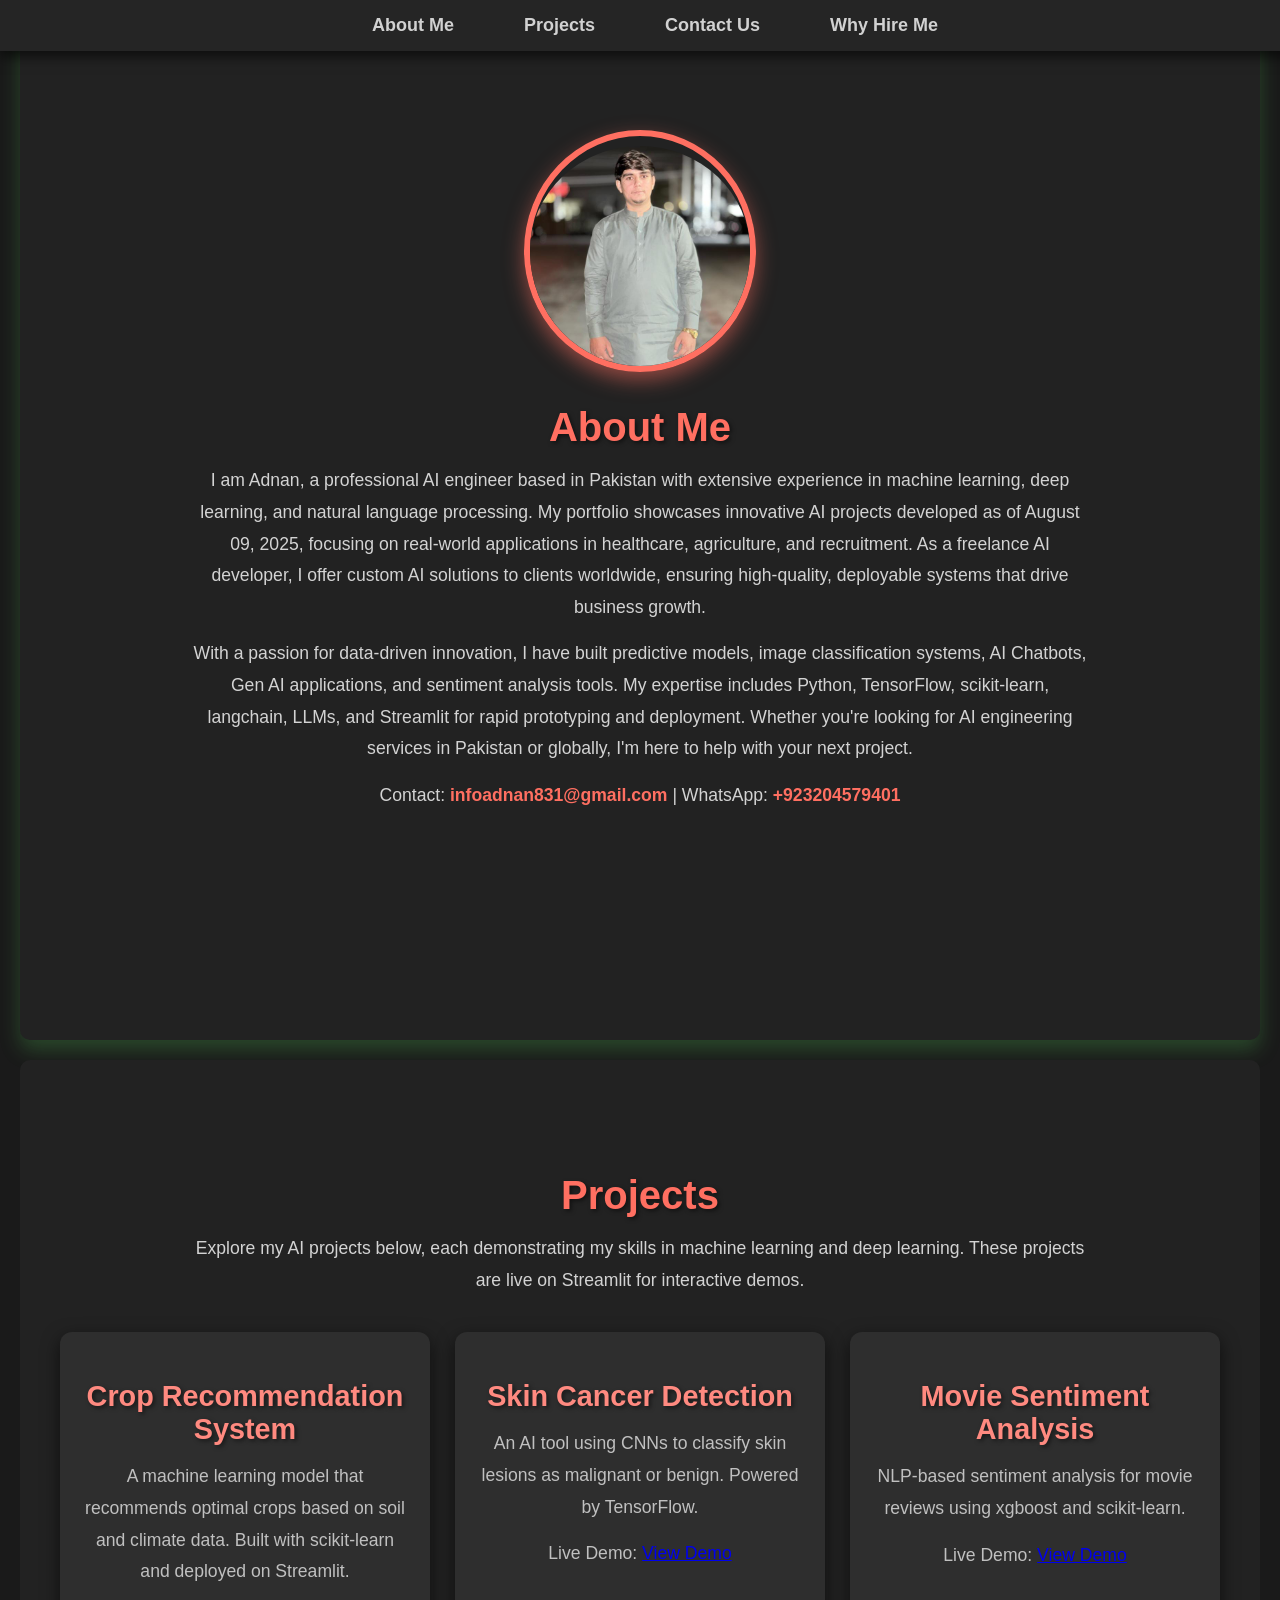
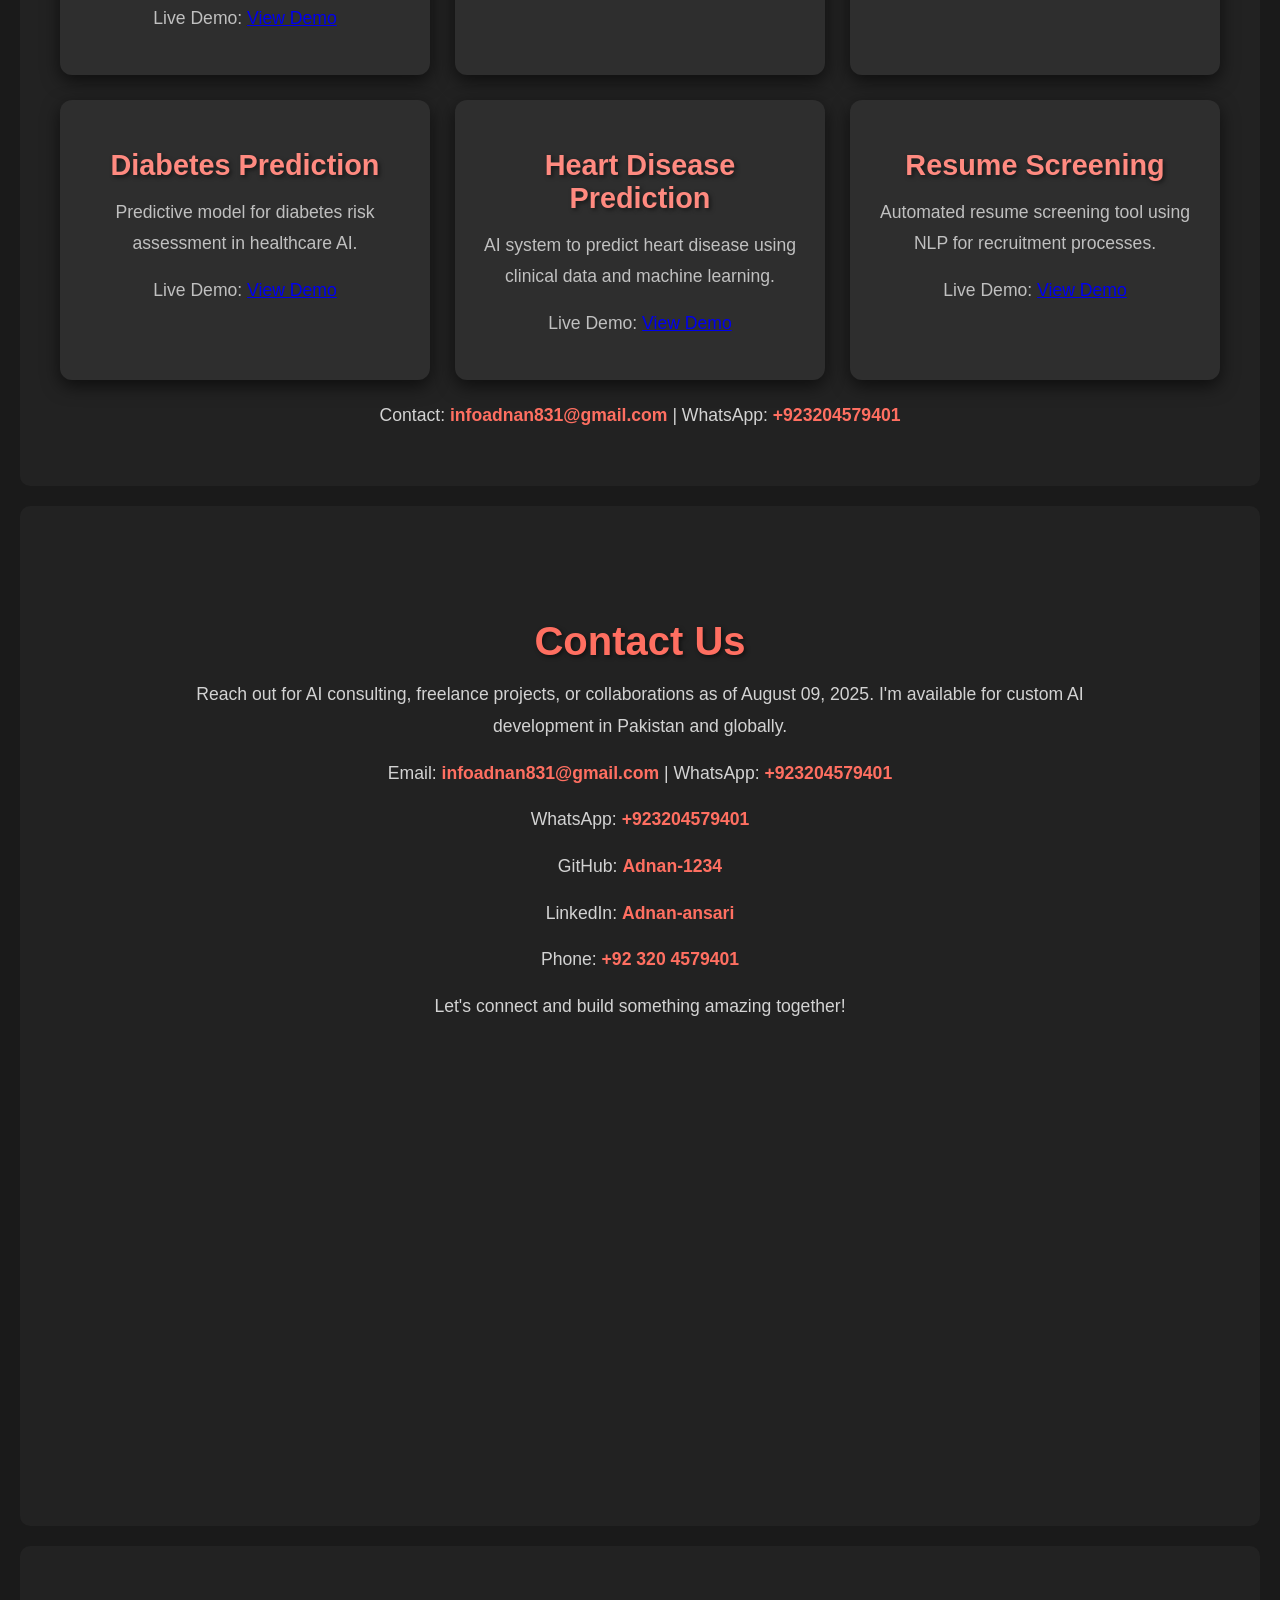
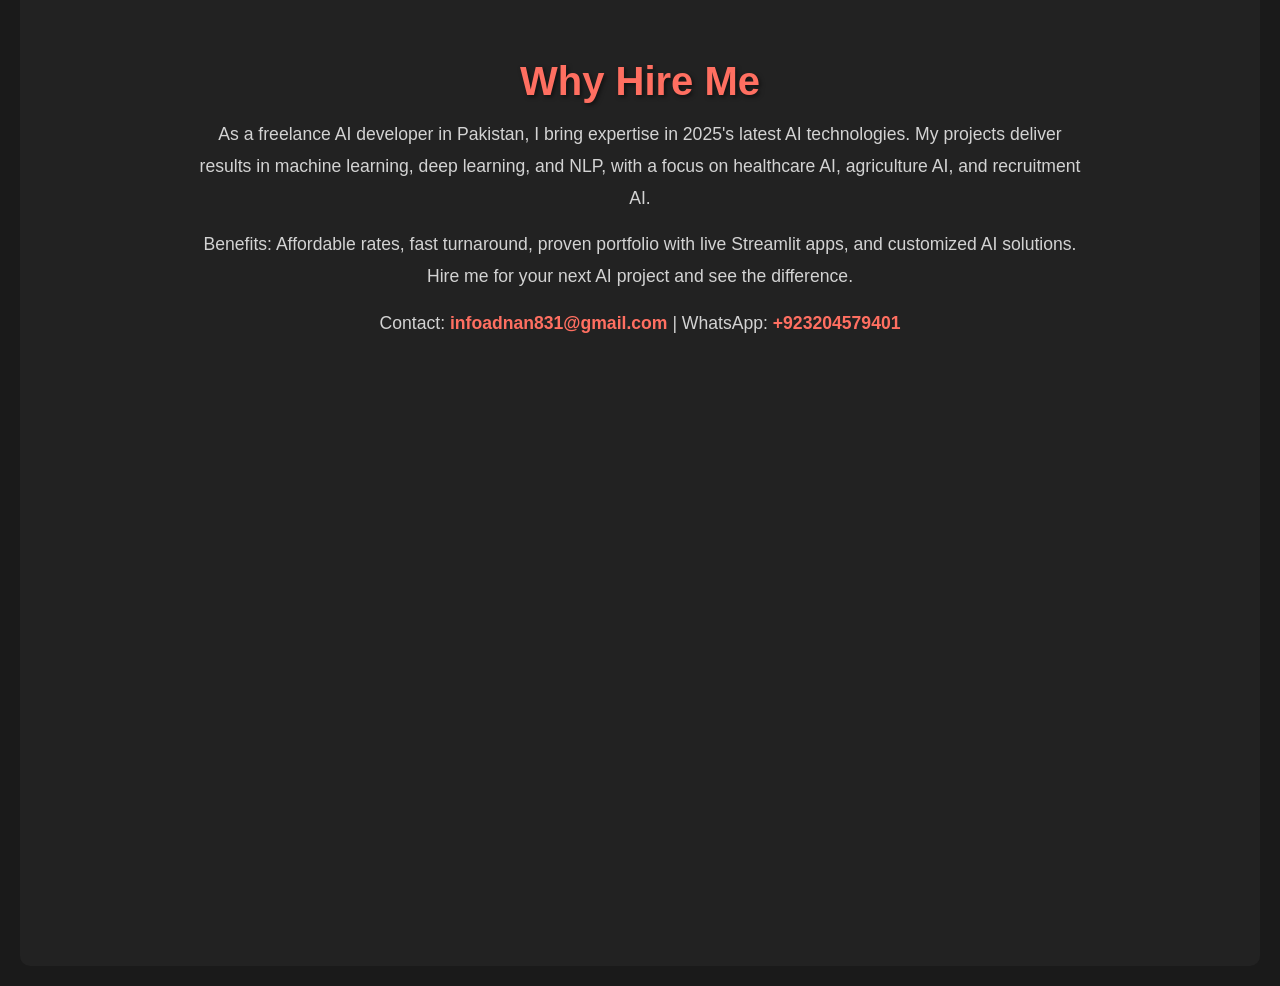
==== web/index.html @ bd731931 "Initial commit - portfolio projects" ====
<!DOCTYPE html>
<html lang="en">
<head>
    <meta charset="UTF-8">
    <meta name="viewport" content="width=device-width, initial-scale=1.0">
    <meta name="description" content="Professional AI Engineering Portfolio by Adnan - Freelance AI Developer in Pakistan specializing in machine learning, deep learning, NLP, healthcare AI, agriculture AI, and recruitment AI projects. Hire me for custom AI solutions in 2025.">
    <meta name="keywords" content="AI engineer Pakistan, freelance AI developer, machine learning projects 2025, deep learning portfolio, NLP expert Pakistan, healthcare AI solutions, agriculture AI, recruitment AI, Streamlit apps, TensorFlow developer">
    <meta name="author" content="Adnan">
    <meta name="robots" content="index, follow">
    <meta name="date" content="2025-08-09T20:23:00+05:00">
    <title>Adnan - AI Engineering Portfolio | Freelance AI Developer Pakistan</title>
    <link rel="stylesheet" href="style.css">
    <link rel="icon" href="favicon.ico" type="image/x-icon">
</head>
<body>
    <header class="header-ect">
        <nav>
            <ul>
                <li><a href="#about">About Me</a></li>
                <li><a href="#projects">Projects</a></li>
                <li><a href="#contact">Contact Us</a></li>
                <li><a href="#hire">Why Hire Me</a></li>
            </ul>
        </nav>
    </header>

    <section id="about">
        <img src="portfolio_image.jpg" alt="Adnan - AI Engineer from Pakistan, Freelance AI Developer specializing in Machine Learning Projects 2025" class="profile-img">
        <h1>About Me</h1>
        <p>I am Adnan, a professional AI engineer based in Pakistan with extensive experience in machine learning, deep learning, and natural language processing. My portfolio showcases innovative AI projects developed as of August 09, 2025, focusing on real-world applications in healthcare, agriculture, and recruitment. As a freelance AI developer, I offer custom AI solutions to clients worldwide, ensuring high-quality, deployable systems that drive business growth.</p>
        <p>With a passion for data-driven innovation, I have built predictive models, image classification systems, AI Chatbots, Gen AI applications, and sentiment analysis tools. My expertise includes Python, TensorFlow, scikit-learn, langchain, LLMs, and Streamlit for rapid prototyping and deployment. Whether you're looking for AI engineering services in Pakistan or globally, I'm here to help with your next project.</p>
        <p>Contact: <a href="mailto:infoadnan831@gmail.com?subject=AI%20Project%20Inquiry&body=Hi%20Adnan,%20I%20am%20interested%20in%20your%20AI%20services." class="contact-link">infoadnan831@gmail.com</a> | WhatsApp: <a href="https://wa.me/032045579401" class="contact-link">+923204579401</a></p>
    </section>

    <section id="projects">
        <h1>Projects</h1>
        <p>Explore my AI projects below, each demonstrating my skills in machine learning and deep learning. These projects are live on Streamlit for interactive demos.</p>
        <div class="projects-grid">
            <div class="project-card">
                <h2>Crop Recommendation System</h2>
                <p>A machine learning model that recommends optimal crops based on soil and climate data. Built with scikit-learn and deployed on Streamlit.</p>
                <p>Live Demo: <a href="https://portfolio-w4yveqffmttqdmb6djrgsy.streamlit.app/">View Demo</a></p>
            </div>
            <div class="project-card">
                <h2>Skin Cancer Detection</h2>
                <p>An AI tool using CNNs to classify skin lesions as malignant or benign. Powered by TensorFlow.</p>
                <p>Live Demo: <a href="https://portfolio-rhzt7nk6je98btmkggskpf.streamlit.app/">View Demo</a></p>
            </div>
            <div class="project-card">
                <h2>Movie Sentiment Analysis</h2>
                <p>NLP-based sentiment analysis for movie reviews using xgboost and scikit-learn.</p>
                <p>Live Demo: <a href="https://portfolio-gvhq2kabh7dtz8cwyuucab.streamlit.app/">View Demo</a></p>
            </div>
            <div class="project-card">
                <h2>Diabetes Prediction</h2>
                <p>Predictive model for diabetes risk assessment in healthcare AI.</p>
                <p>Live Demo: <a href="https://portfolio-lhxnergvupznur3en8j5mv.streamlit.app/">View Demo</a></p>
            </div>
            <div class="project-card">
                <h2>Heart Disease Prediction</h2>
                <p>AI system to predict heart disease using clinical data and machine learning.</p>
                <p>Live Demo: <a href="https://portfolio-dbtcfp6zt9mhkpap3zu4ud.streamlit.app/">View Demo</a></p>
            </div>
            <div class="project-card">
                <h2>Resume Screening</h2>
                <p>Automated resume screening tool using NLP for recruitment processes.</p>
                <p>Live Demo: <a href="https://portfolio-mp7qhbmbfesgf5gtpx33yg.streamlit.app/">View Demo</a></p>
            </div>
        </div>
        <p>Contact: <a href="mailto:infoadnan831@gmail.com?subject=AI%20Project%20Inquiry&body=Hi%20Adnan,%20I%20am%20interested%20in%20your%20AI%20services." class="contact-link">infoadnan831@gmail.com</a> | WhatsApp: <a href="https://wa.me/032045579401" class="contact-link">+923204579401</a></p>
    </section>

    <section id="contact">
        <h1>Contact Us</h1>
        <p>Reach out for AI consulting, freelance projects, or collaborations as of August 09, 2025. I'm available for custom AI development in Pakistan and globally.</p>
        <p>Email: <a href="mailto:infoadnan831@gmail.com?subject=AI%20Project%20Inquiry&body=Hi%20Adnan,%20I%20am%20interested%20in%20your%20AI%20services." class="contact-link">infoadnan831@gmail.com</a> | WhatsApp: <a href="https://wa.me/032045579401" class="contact-link">+923204579401</a></p>
        <p>WhatsApp: <a href="https://wa.me/032045579401" class="contact-link">+923204579401</a></p>
        <p>GitHub: <a href="https://github.com/Adnan-1234" class="contact-link">Adnan-1234</a></p>
        <p>LinkedIn: <a href="https://www.linkedin.com/in/adnan-ansari939" class="contact-link">Adnan-ansari</a></p>
        <p>Phone: <a href="tel:+923204579401" class="contact-link">+92 320 4579401</a></p>
        <p>Let's connect and build something amazing together!</p>
    </section>

    <section id="hire">
        <h1>Why Hire Me</h1>
        <p>As a freelance AI developer in Pakistan, I bring expertise in 2025's latest AI technologies. My projects deliver results in machine learning, deep learning, and NLP, with a focus on healthcare AI, agriculture AI, and recruitment AI.</p>
        <p>Benefits: Affordable rates, fast turnaround, proven portfolio with live Streamlit apps, and customized AI solutions. Hire me for your next AI project and see the difference.</p>
        <p>Contact: <a href="mailto:infoadnan831@gmail.com?subject=AI%20Project%20Inquiry&body=Hi%20Adnan,%20I%20am%20interested%20in%20your%20AI%20services." class="contact-link">infoadnan831@gmail.com</a> | WhatsApp: <a href="https://wa.me/032045579401" class="contact-link">+923204579401</a></p>
    </section>

    <script>
        // Smooth Scroll Animation
        document.querySelectorAll('a[href^="#"]').forEach(anchor => {
            anchor.addEventListener('click', function (e) {
                e.preventDefault();
                document.querySelector(this.getAttribute('href')).scrollIntoView({
                    behavior: 'smooth'
                });
            });
        });

        // Ease In/Out on Scroll with Shadow Effect
        const sections = document.querySelectorAll('section');
        const observer = new IntersectionObserver(entries => {
            entries.forEach(entry => {
                if (entry.isIntersecting) {
                    entry.target.classList.add('visible');
                    entry.target.style.boxShadow = '0 10px 20px rgba(76, 175, 80, 0.3)';
                } else {
                    entry.target.classList.remove('visible');
                    entry.target.style.boxShadow = 'none';
                }
            });
        }, { threshold: 0.1 });

        sections.forEach(section => {
            observer.observe(section);
        });
    </script>
</body>
</html>
---- web/style.css ----
/* Dark Theme with Enhanced Contrast */
body {
    margin: 0;
    font-family: 'Arial', sans-serif;
    background-color: #1a1a1a;
    color: #f0f0f0;
    scroll-behavior: smooth;
    overflow-x: hidden;
    transition: background-color 0.3s ease;
}

body:hover {
    background-color: #141414;
}

/* Header */
header {
    background-color: #252525;
    padding: 15px;
    position: fixed;
    width: 100%;
    top: 0;
    z-index: 1000;
    box-shadow: 0 6px 12px rgba(0, 0, 0, 0.6);
    transition: background-color 0.3s ease, box-shadow 0.3s ease, width 0.3s ease;
}

header:hover {
    background-color: #333333;
    box-shadow: 0 8px 16px rgba(0, 0, 0, 0.8);
}

nav ul {
    list-style: none;
    margin: 0;
    padding: 0;
    display: flex;
    justify-content: center;
    align-items: center;
    max-width: 100%;
}

nav li {
    margin: 0 25px;
}

nav a {
    color: #d1d1d1;
    text-decoration: none;
    font-size: 18px;
    font-weight: 600;
    position: relative;
    transition: color 0.3s ease-in-out;
    padding: 5px 10px;
}

nav a::after {
    content: '';
    position: absolute;
    width: 0;
    height: 3px;
    bottom: -5px;
    left: 0;
    background-color: #ff6f61;
    transition: width 0.4s ease-in-out;
}

nav a:hover {
    color: #ff6f61;
}

nav a:hover::after {
    width: 100%;
}

/* Profile Image */
.profile-img {
    width: 220px;
    height: 220px;
    border-radius: 50%;
    object-fit: cover;
    border: 6px solid #ff6f61;
    box-shadow: 0 8px 20px rgba(255, 111, 97, 0.5);
    margin: 30px auto;
    padding-top: 10px;
    display: block;
    position: static;
    transition: box-shadow 0.3s ease-in-out;
}

.profile-img:hover {
    box-shadow: 0 12px 30px rgba(255, 111, 97, 0.7);
}

/* Sections */
section {
    padding: 80px 20px 40px;
    text-align: center;
    min-height: 100vh;
    opacity: 0;
    transform: translateY(60px);
    transition: opacity 0.8s ease-in-out, transform 0.8s ease-in-out, box-shadow 0.5s ease-in-out;
    background-color: #222222;
    border-radius: 10px;
    margin: 20px auto;
    max-width: 1200px;
    box-shadow: 0 4px 15px rgba(0, 0, 0, 0.7);
}

section.visible {
    opacity: 1;
    transform: translateY(0);
    box-shadow: 0 8px 25px rgba(255, 111, 97, 0.3);
}

h1, h2 {
    color: #ff6f61;
    margin-bottom: 15px;
    font-size: 2.5em;
    text-shadow: 2px 2px 4px rgba(0, 0, 0, 0.5);
}

p {
    max-width: 900px;
    margin: 0 auto 15px;
    line-height: 1.8;
    color: #d3d3d3;
    font-size: 1.1em;
}

/* Projects Grid */
.projects-grid {
    display: grid;
    grid-template-columns: repeat(auto-fit, minmax(300px, 1fr));
    gap: 25px;
    max-width: 1200px;
    margin: 0 auto;
    padding: 20px;
}

.project-card {
    background-color: #2e2e2e;
    padding: 25px;
    border-radius: 12px;
    box-shadow: 0 6px 18px rgba(0, 0, 0, 0.6);
    transition: transform 0.4s ease-in-out, box-shadow 0.4s ease-in-out;
}

.project-card:hover {
    transform: translateY(-12px);
    box-shadow: 0 10px 25px rgba(255, 111, 97, 0.4);
}

.project-card h2 {
    color: #ff8a80;
    font-size: 1.8em;
}

.project-card p {
    color: #c0c0c0;
}

/* Contact */
.contact-link {
    color: #ff6f61;
    text-decoration: none;
    font-weight: bold;
    transition: color 0.3s ease-in-out;
}

.contact-link:hover {
    color: #ff8a80;
    text-decoration: underline;
}

/* Responsive */
/* Responsive */
@media (max-width: 1200px) {
    .header_sect {
        padding: 12px;
        height: 45px;
    }

    nav a {
        font-size: 16px;
        padding: 4px 8px;
    }

    nav ul {
        display: flex;
        width: 100%;
    }

    nav li {
        margin: 0 15px;
        width: auto;
    }

    .menu-icon {
        display: none;
    }

    .header_sect.responsive nav ul {
        display: flex;
        flex-direction: column;
        position: absolute;
        top: 45px;
        left: 0;
        background-color: #252525;
        width: 100%;
        box-shadow: 0 8px 16px rgba(0, 0, 0, 0.8);
    }

    .header_sect.responsive nav li {
        margin: 0;
        width: 100%;
    }

    .header_sect.responsive nav a {
        padding: 10px 15px;
        font-size: 16px;
        text-align: left;
        color: #d1d1d1;
    }
}

@media (max-width: 992px) {
    .header_sect {
        padding: 10px;
        height: 40px;
    }

    nav a {
        font-size: 15px;
        padding: 3px 6px;
    }

    nav ul {
        display: flex;
        width: 100%;
    }

    nav li {
        margin: 0 12px;
        width: auto;
    }

    .menu-icon {
        display: none;
    }

    .header_sect.responsive nav ul {
        display: flex;
        flex-direction: column;
        position: absolute;
        top: 40px;
        left: 0;
        background-color: #252525;
        width: 100%;
        box-shadow: 0 8px 16px rgba(0, 0, 0, 0.8);
    }

    .header_sect.responsive nav li {
        margin: 0;
        width: 100%;
    }

    .header_sect.responsive nav a {
        padding: 10px 15px;
        font-size: 15px;
        text-align: left;
        color: #d1d1d1;
    }
}

@media (max-width: 768px) {
    .header_sect {
        padding: 8px;
        height: 35px;
        width: 90%;
        margin: 0 auto;
    }

    nav a {
        font-size: 14px;
        padding: 2px 4px;
    }

    nav ul {
        display: flex;
        width: 100%;
    }

    nav li {
        margin: 0 10px;
        width: auto;
    }

    .menu-icon {
        display: none;
    }

    .header_sect.responsive nav ul {
        display: flex;
        flex-direction: column;
        position: absolute;
        top: 35px;
        left: 0;
        background-color: #252525;
        width: 100%;
        box-shadow: 0 8px 16px rgba(0, 0, 0, 0.8);
    }

    .header_sect.responsive nav li {
        margin: 0;
        width: 100%;
    }

    .header_sect.responsive nav a {
        padding: 10px 15px;
        font-size: 14px;
        text-align: left;
        color: #d1d1d1;
    }
}

@media (max-width: 600px) {
    .header_sect {
        padding: 10px;
        height: 50px;
    }

    nav ul {
        display: flex;
        width: 100%;
    }

    nav li {
        margin: 10px 0;
        width: 100%;
    }

    nav a {
        display: flex;
        text-align: left;
        padding: 10px;
        font-size: 16px;
        color: #d1d1d1;
    }

    .menu-icon {
        display: flex;
    }

    .header_sect.responsive nav ul {
        display: flex;
        flex-direction: column;
        position: absolute;
        top: 50px;
        left: 0;
        background-color: #252525;
        width: 100%;
        box-shadow: 0 8px 16px rgba(0, 0, 0, 0.8);
    }

    .header_sect.responsive nav li {
        margin: 0;
        width: 100%;
    }

    .header_sect.responsive nav a {
        padding: 12px 15px;
        font-size: 16px;
        text-align: left;
        color: #d1d1d1;
    }
}

@media (max-width: 480px) {
    .header_sect {
        padding: 6px;
        height: 40px;
        width: 85%;
    }

    nav a {
        font-size: 12px;
        padding: 2px 4px;
    }

    nav ul {
        display: flex;
        width: 100%;
    }

    nav li {
        margin: 8px 0;
        width: 100%;
    }

    .menu-icon {
        display: flex;
    }

    .header_sect.responsive nav ul {
        display: flex;
        flex-direction: column;
        position: absolute;
        top: 40px;
        left: 0;
        background-color: #252525;
        width: 100%;
        box-shadow: 0 8px 16px rgba(0, 0, 0, 0.8);
    }

    .header_sect.responsive nav li {
        margin: 0;
        width: 100%;
    }

    .header_sect.responsive nav a {
        padding: 10px 15px;
        font-size: 12px;
        text-align: left;
        color: #d1d1d1;
    }
}
/* Animations */
@keyframes fadeInUp {
    from {
        opacity: 0;
        transform: translateY(80px);
    }
    to {
        opacity: 1;
        transform: translateY(0);
    }
}

section.visible {
    animation: fadeInUp 0.8s ease-in-out forwards;
}
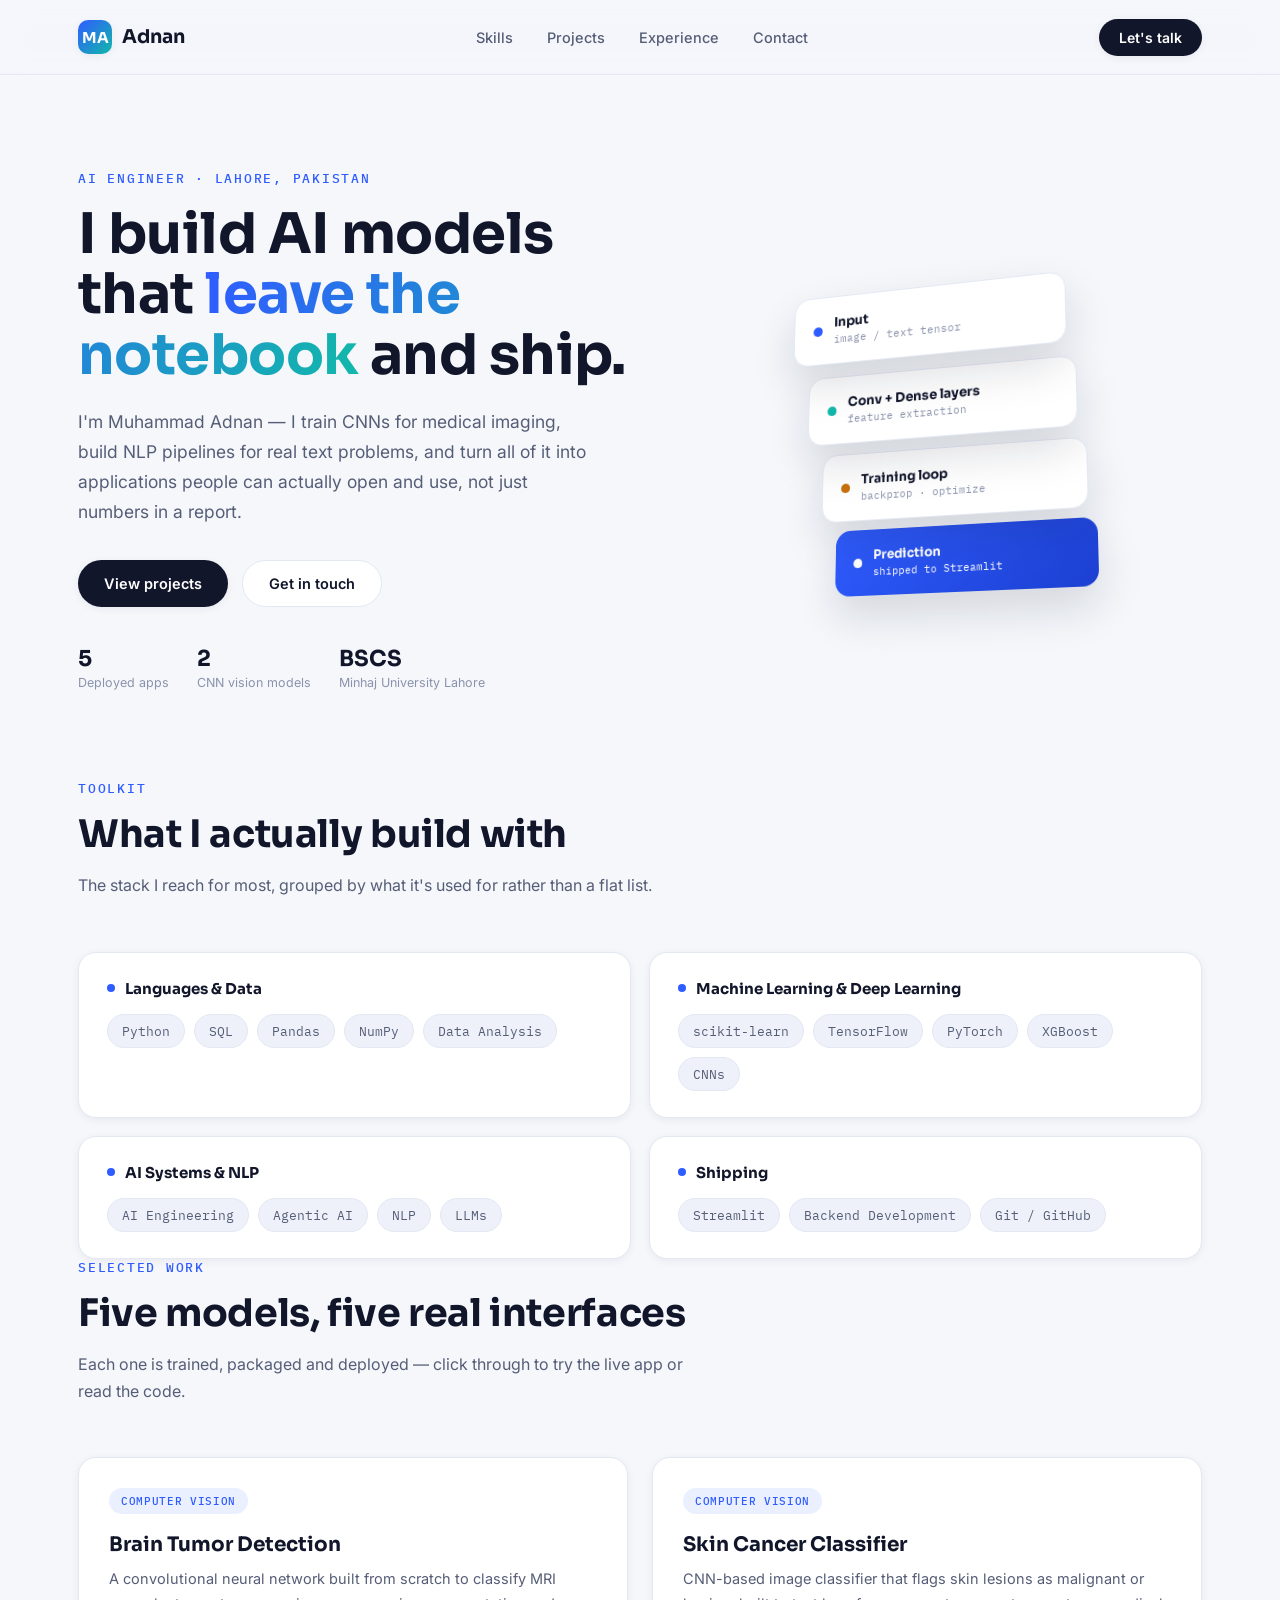
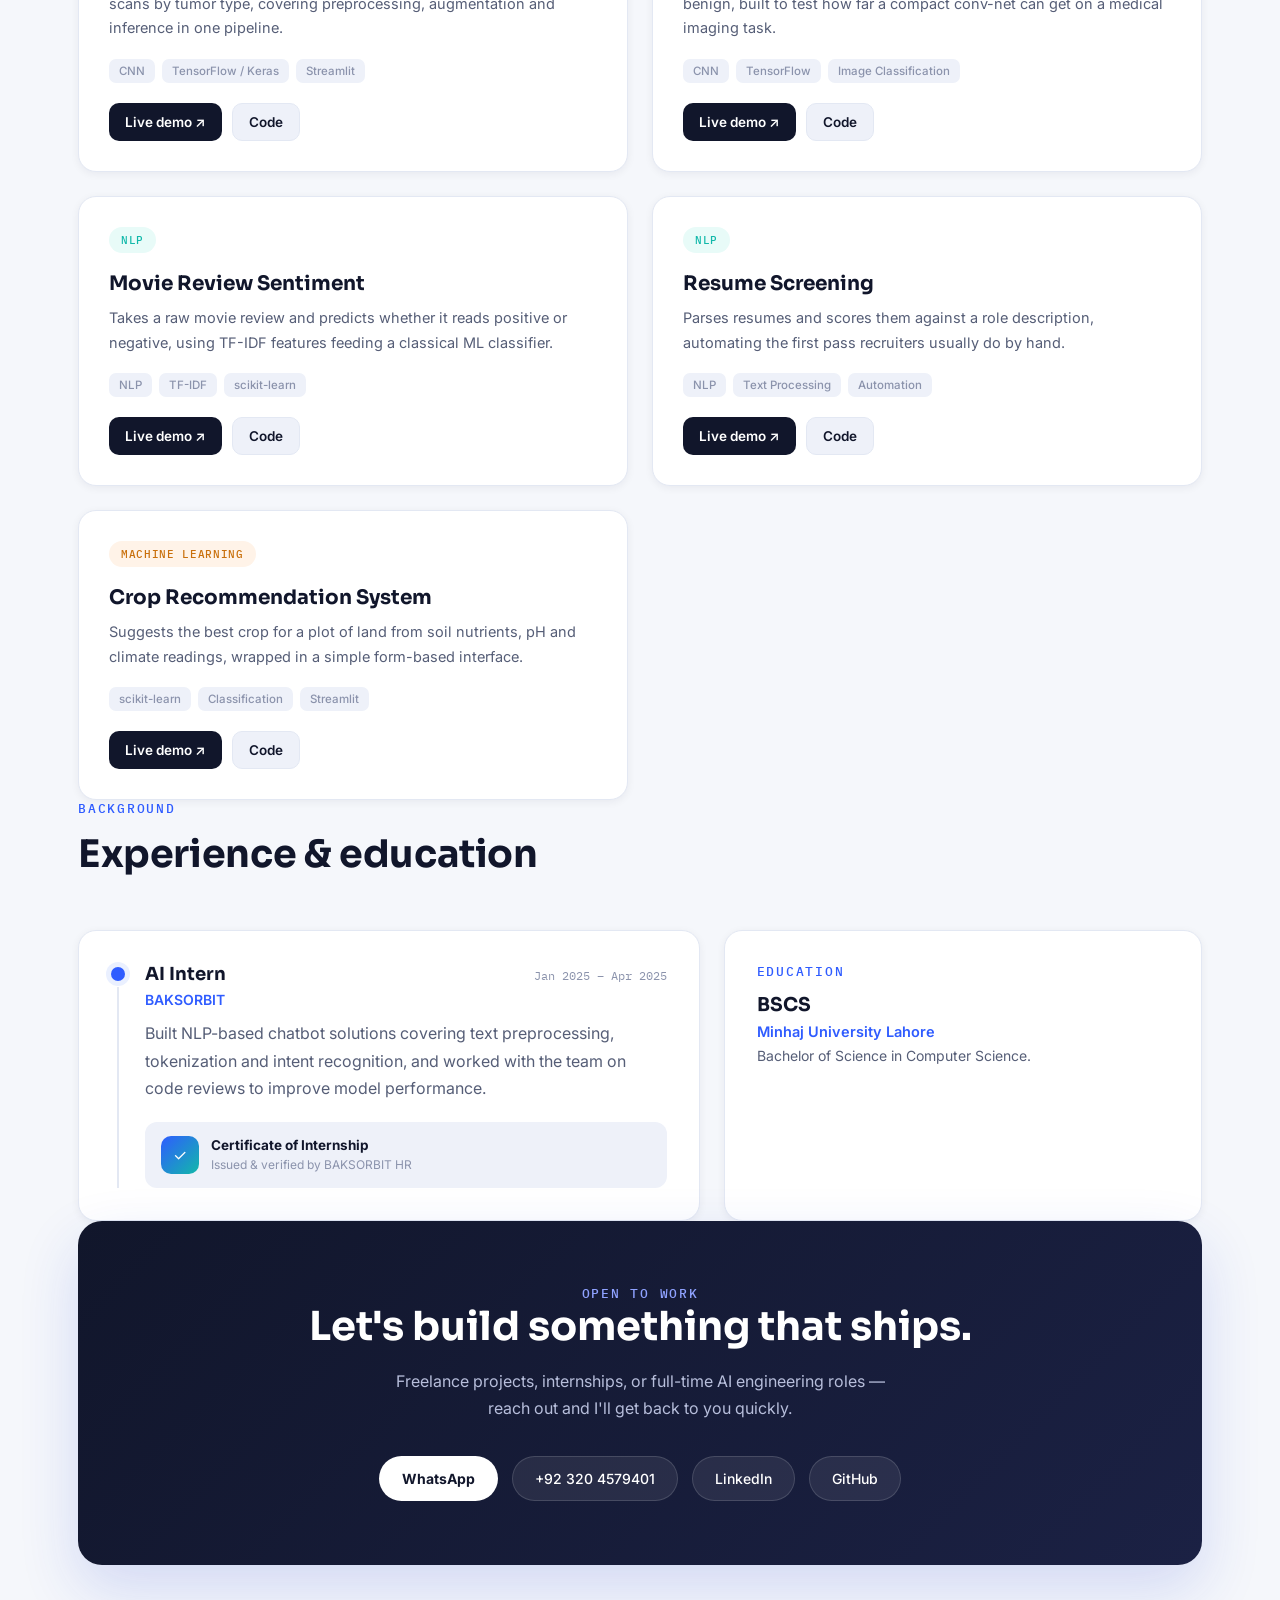
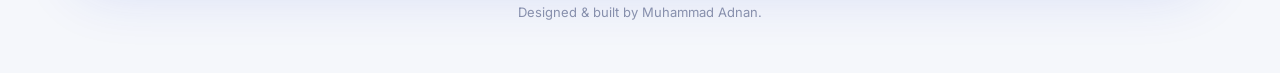
==== commit d3982af3: "Update index.html" ====
--- a/web/index.html
+++ b/web/index.html
@@ -1,121 +1,511 @@
 <!DOCTYPE html>
 <html lang="en">
 <head>
-    <meta charset="UTF-8">
-    <meta name="viewport" content="width=device-width, initial-scale=1.0">
-    <meta name="description" content="Professional AI Engineering Portfolio by Adnan - Freelance AI Developer in Pakistan specializing in machine learning, deep learning, NLP, healthcare AI, agriculture AI, and recruitment AI projects. Hire me for custom AI solutions in 2025.">
-    <meta name="keywords" content="AI engineer Pakistan, freelance AI developer, machine learning projects 2025, deep learning portfolio, NLP expert Pakistan, healthcare AI solutions, agriculture AI, recruitment AI, Streamlit apps, TensorFlow developer">
-    <meta name="author" content="Adnan">
-    <meta name="robots" content="index, follow">
-    <meta name="date" content="2025-08-09T20:23:00+05:00">
-    <title>Adnan - AI Engineering Portfolio | Freelance AI Developer Pakistan</title>
-    <link rel="stylesheet" href="style.css">
-    <link rel="icon" href="favicon.ico" type="image/x-icon">
+<meta charset="UTF-8">
+<meta name="viewport" content="width=device-width, initial-scale=1.0">
+<title>Muhammad Adnan — AI Engineer</title>
+<meta name="description" content="Muhammad Adnan is an AI Engineer specializing in deep learning, computer vision and NLP — building models that ship as real, usable applications.">
+<link rel="icon" href="data:image/svg+xml,<svg xmlns=%22http://www.w3.org/2000/svg%22 viewBox=%220 0 100 100%22><rect width=%22100%22 height=%22100%22 rx=%2222%22 fill=%22%232F5CFF%22/><text x=%2250%22 y=%2266%22 font-size=%2255%22 fill=%22white%22 text-anchor=%22middle%22 font-family=%22Arial%22>A</text></svg>">
+<link rel="preconnect" href="https://fonts.googleapis.com">
+<link rel="preconnect" href="https://fonts.gstatic.com" crossorigin>
+<link href="https://fonts.googleapis.com/css2?family=Sora:wght@400;500;600;700;800&family=Inter:wght@400;500;600&family=IBM+Plex+Mono:wght@500&display=swap" rel="stylesheet">
+<style>
+  :root{
+    --bg:#F5F7FB;
+    --surface:#FFFFFF;
+    --surface-alt:#EEF1F9;
+    --ink:#11162B;
+    --ink-soft:#565E77;
+    --ink-faint:#8B93AC;
+    --primary:#2F5CFF;
+    --primary-dark:#1B3FD1;
+    --teal:#12B8AA;
+    --border:#E3E8F3;
+    --shadow-sm: 0 2px 8px rgba(17,22,43,0.06);
+    --shadow-md: 0 12px 32px rgba(17,22,43,0.09);
+    --shadow-lg: 0 24px 60px rgba(31,63,209,0.16);
+    --radius: 18px;
+  }
+  *{box-sizing:border-box;}
+  html{scroll-behavior:smooth;}
+  body{
+    margin:0;
+    font-family:'Inter',sans-serif;
+    background:var(--bg);
+    color:var(--ink);
+    -webkit-font-smoothing:antialiased;
+  }
+  h1,h2,h3{font-family:'Sora',sans-serif; margin:0; color:var(--ink);}
+  p{margin:0; color:var(--ink-soft); line-height:1.7;}
+  a{color:inherit; text-decoration:none;}
+  img{max-width:100%; display:block;}
+  .eyebrow{
+    font-family:'IBM Plex Mono', monospace;
+    font-size:12.5px;
+    letter-spacing:0.14em;
+    text-transform:uppercase;
+    color:var(--primary);
+    font-weight:500;
+  }
+  .wrap{max-width:1180px; margin:0 auto; padding:0 28px;}
+  section{padding:120px 0;}
+  @media(max-width:768px){ section{padding:80px 0;} }
+
+  /* ---------- NAV ---------- */
+  header{
+    position:fixed; top:0; left:0; right:0; z-index:1000;
+    background:rgba(245,247,251,0.78);
+    backdrop-filter:blur(14px);
+    border-bottom:1px solid var(--border);
+  }
+  nav.wrap{
+    display:flex; align-items:center; justify-content:space-between;
+    height:74px;
+  }
+  .logo{
+    font-family:'Sora',sans-serif; font-weight:700; font-size:19px;
+    display:flex; align-items:center; gap:10px;
+  }
+  .logo-mark{
+    width:34px; height:34px; border-radius:10px;
+    background:linear-gradient(135deg, var(--primary), var(--teal));
+    display:flex; align-items:center; justify-content:center;
+    color:white; font-weight:700; font-size:15px;
+    box-shadow: var(--shadow-sm);
+  }
+  .nav-links{display:flex; gap:34px; list-style:none; margin:0; padding:0;}
+  .nav-links a{
+    font-size:14.5px; font-weight:500; color:var(--ink-soft);
+    transition:color .2s ease;
+    position:relative;
+  }
+  .nav-links a:hover{color:var(--ink);}
+  .nav-cta{
+    background:var(--ink); color:white !important; padding:10px 20px;
+    border-radius:100px; font-size:14px; font-weight:600;
+    box-shadow: var(--shadow-sm);
+    transition:transform .2s ease, box-shadow .2s ease;
+  }
+  .nav-cta:hover{transform:translateY(-2px); box-shadow:var(--shadow-md); color:white !important;}
+  .menu-btn{display:none; flex-direction:column; gap:5px; background:none; border:none; cursor:pointer; padding:6px;}
+  .menu-btn span{width:22px; height:2px; background:var(--ink); display:block; border-radius:2px;}
+  .mobile-panel{display:none; flex-direction:column; gap:2px; padding:8px 28px 20px;}
+  .mobile-panel a{padding:12px 4px; font-size:15px; font-weight:500; border-top:1px solid var(--border); color:var(--ink-soft);}
+
+  @media(max-width:860px){
+    .nav-links, .nav-cta.desktop-only{display:none;}
+    .menu-btn{display:flex;}
+    header.open .mobile-panel{display:flex;}
+  }
+
+  /* ---------- HERO ---------- */
+  .hero{
+    padding-top:170px;
+    padding-bottom:90px;
+    display:grid;
+    grid-template-columns: 1.05fr 0.95fr;
+    gap:40px;
+    align-items:center;
+  }
+  @media(max-width:900px){ .hero{grid-template-columns:1fr; padding-top:130px;} }
+
+  .hero h1{
+    font-size:clamp(34px, 5vw, 56px);
+    line-height:1.08;
+    font-weight:700;
+    letter-spacing:-0.01em;
+    margin:18px 0 22px;
+  }
+  .hero h1 .accent{
+    background:linear-gradient(100deg, var(--primary), var(--teal));
+    -webkit-background-clip:text;
+    background-clip:text;
+    color:transparent;
+  }
+  .hero p.lead{font-size:17.5px; max-width:520px; margin-bottom:34px;}
+  .hero-actions{display:flex; gap:14px; flex-wrap:wrap; margin-bottom:38px;}
+  .btn{
+    display:inline-flex; align-items:center; gap:8px;
+    padding:14px 26px; border-radius:100px; font-weight:600; font-size:14.5px;
+    transition:transform .2s ease, box-shadow .2s ease;
+    cursor:pointer; border:none;
+  }
+  .btn-primary{background:var(--ink); color:white; box-shadow:var(--shadow-sm);}
+  .btn-primary:hover{transform:translateY(-3px); box-shadow:var(--shadow-md); color:white;}
+  .btn-ghost{background:var(--surface); color:var(--ink); border:1px solid var(--border);}
+  .btn-ghost:hover{transform:translateY(-3px); box-shadow:var(--shadow-sm);}
+
+  .hero-meta{display:flex; gap:28px; flex-wrap:wrap;}
+  .hero-meta div{display:flex; flex-direction:column; gap:3px;}
+  .hero-meta .num{font-family:'Sora',sans-serif; font-weight:700; font-size:22px; color:var(--ink);}
+  .hero-meta .lbl{font-size:12.5px; color:var(--ink-faint);}
+
+  /* --- 3D signature visual: layered neural-net stack --- */
+  .stage{
+    perspective:1400px;
+    display:flex; align-items:center; justify-content:center;
+    min-height:420px;
+  }
+  .stack{
+    position:relative;
+    width:320px; height:340px;
+    transform-style:preserve-3d;
+    transform: rotateX(14deg) rotateY(-18deg);
+    transition:transform .15s ease-out;
+  }
+  .layer{
+    position:absolute; left:50%; top:50%;
+    width:280px; padding:18px 20px;
+    background:var(--surface);
+    border:1px solid var(--border);
+    border-radius:16px;
+    box-shadow: 0 20px 45px rgba(17,22,43,0.14);
+    transform-style:preserve-3d;
+    display:flex; align-items:center; gap:12px;
+  }
+  .layer .dot{width:10px; height:10px; border-radius:50%; flex-shrink:0;}
+  .layer .txt{display:flex; flex-direction:column; gap:2px;}
+  .layer .txt b{font-family:'Sora',sans-serif; font-size:13.5px; color:var(--ink);}
+  .layer .txt span{font-family:'IBM Plex Mono',monospace; font-size:10.5px; color:var(--ink-faint);}
+  .layer-1{ transform: translate(-50%,-50%) translateZ(60px) translateY(-96px); }
+  .layer-2{ transform: translate(-50%,-50%) translateZ(20px) translateY(-24px); }
+  .layer-3{ transform: translate(-50%,-50%) translateZ(-20px) translateY(48px); }
+  .layer-4{ transform: translate(-50%,-50%) translateZ(-60px) translateY(120px); background:linear-gradient(135deg, var(--primary), var(--primary-dark)); border:none;}
+  .layer-4 .txt b, .layer-4 .txt span{color:white;}
+  .layer-4 .dot{background:white !important;}
+
+  /* ---------- SKILLS ---------- */
+  .section-head{max-width:640px; margin-bottom:52px;}
+  .section-head h2{font-size:clamp(26px,3.4vw,38px); margin-top:14px; font-weight:700; letter-spacing:-0.01em;}
+  .section-head p{margin-top:14px; font-size:16px;}
+
+  .skill-groups{display:grid; grid-template-columns:repeat(2,1fr); gap:18px;}
+  @media(max-width:700px){ .skill-groups{grid-template-columns:1fr;} }
+  .skill-card{
+    background:var(--surface); border:1px solid var(--border); border-radius:var(--radius);
+    padding:26px 28px; box-shadow:var(--shadow-sm);
+  }
+  .skill-card h3{font-size:15px; margin-bottom:16px; display:flex; align-items:center; gap:10px;}
+  .skill-card h3 .sw{width:8px; height:8px; border-radius:50%; background:var(--primary);}
+  .pill-row{display:flex; flex-wrap:wrap; gap:9px;}
+  .pill{
+    font-family:'IBM Plex Mono',monospace; font-size:12.5px;
+    padding:8px 14px; border-radius:100px; background:var(--surface-alt);
+    color:var(--ink-soft); border:1px solid var(--border);
+  }
+
+  /* ---------- PROJECTS ---------- */
+  .proj-grid{display:grid; grid-template-columns:repeat(2,1fr); gap:24px;}
+  @media(max-width:820px){ .proj-grid{grid-template-columns:1fr;} }
+  .proj-card{
+    background:var(--surface); border:1px solid var(--border); border-radius:var(--radius);
+    padding:30px; box-shadow:var(--shadow-sm);
+    transition:transform .25s ease, box-shadow .25s ease;
+    transform-style:preserve-3d;
+    display:flex; flex-direction:column; height:100%;
+  }
+  .proj-card:hover{ box-shadow:var(--shadow-lg); }
+  .proj-tag{
+    align-self:flex-start;
+    font-family:'IBM Plex Mono',monospace; font-size:11px; letter-spacing:.06em;
+    text-transform:uppercase; font-weight:500;
+    padding:6px 12px; border-radius:100px; margin-bottom:18px;
+  }
+  .tag-cv{background:#EAF0FF; color:var(--primary);}
+  .tag-nlp{background:#E8FBF8; color:var(--teal);}
+  .tag-ml{background:#FFF3E8; color:#C9700C;}
+  .proj-card h3{font-size:20px; margin-bottom:10px;}
+  .proj-card p{font-size:14.5px; flex-grow:1;}
+  .stack-row{display:flex; flex-wrap:wrap; gap:7px; margin:18px 0 20px;}
+  .chip{font-size:11.5px; padding:5px 10px; border-radius:7px; background:var(--surface-alt); color:var(--ink-faint); font-weight:500;}
+  .proj-links{display:flex; gap:10px;}
+  .proj-links a{
+    font-size:13.5px; font-weight:600; padding:10px 16px; border-radius:10px;
+    display:flex; align-items:center; gap:6px; transition:transform .2s ease;
+  }
+  .proj-links a:hover{transform:translateY(-2px);}
+  .link-demo{background:var(--ink); color:white;}
+  .link-code{background:var(--surface-alt); color:var(--ink); border:1px solid var(--border);}
+
+  /* ---------- EXPERIENCE / EDUCATION ---------- */
+  .exp-grid{display:grid; grid-template-columns:1.3fr 1fr; gap:24px;}
+  @media(max-width:820px){ .exp-grid{grid-template-columns:1fr;} }
+  .card{
+    background:var(--surface); border:1px solid var(--border); border-radius:var(--radius);
+    padding:32px; box-shadow:var(--shadow-sm);
+  }
+  .timeline-item{display:flex; gap:20px;}
+  .tl-rail{display:flex; flex-direction:column; align-items:center;}
+  .tl-dot{width:14px; height:14px; border-radius:50%; background:var(--primary); box-shadow:0 0 0 5px #EAF0FF; margin-top:4px;}
+  .tl-line{flex-grow:1; width:2px; background:var(--border); margin-top:6px;}
+  .role-row{display:flex; justify-content:space-between; align-items:baseline; flex-wrap:wrap; gap:8px; margin-bottom:6px;}
+  .role-row h3{font-size:18px;}
+  .role-row span{font-family:'IBM Plex Mono',monospace; font-size:12px; color:var(--ink-faint);}
+  .company{color:var(--primary); font-weight:600; font-size:14px; margin-bottom:12px;}
+  .badge-cert{
+    margin-top:20px; display:flex; align-items:center; gap:12px;
+    padding:14px 16px; background:var(--surface-alt); border-radius:12px;
+  }
+  .badge-cert .ic{width:38px; height:38px; border-radius:10px; background:linear-gradient(135deg,var(--primary),var(--teal)); flex-shrink:0; display:flex; align-items:center; justify-content:center; color:white; font-size:16px;}
+  .badge-cert b{font-size:13.5px; display:block;}
+  .badge-cert span{font-size:12px; color:var(--ink-faint);}
+
+  .edu-degree{font-size:19px; font-weight:700; font-family:'Sora',sans-serif; margin-bottom:6px;}
+  .edu-school{color:var(--primary); font-weight:600; font-size:14.5px; margin-bottom:4px;}
+
+  /* ---------- CONTACT ---------- */
+  .contact-card{
+    background:linear-gradient(135deg, var(--ink) 0%, #1B2144 100%);
+    border-radius:24px; padding:64px 48px; text-align:center;
+    box-shadow:var(--shadow-lg);
+  }
+  .contact-card h2{color:white; font-size:clamp(26px,4vw,40px);}
+  .contact-card p{color:#B7BEDB; max-width:520px; margin:16px auto 34px; font-size:16px;}
+  .contact-row{display:flex; gap:14px; justify-content:center; flex-wrap:wrap;}
+  .contact-row a{
+    display:flex; align-items:center; gap:8px;
+    background:rgba(255,255,255,0.08); border:1px solid rgba(255,255,255,0.14);
+    color:white; padding:13px 22px; border-radius:100px; font-size:14px; font-weight:500;
+    transition:transform .2s ease, background .2s ease;
+  }
+  .contact-row a:hover{transform:translateY(-3px); background:rgba(255,255,255,0.16);}
+  .contact-row a.primary{background:white; color:var(--ink); font-weight:700;}
+
+  footer{padding:36px 0 50px; text-align:center;}
+  footer p{font-size:13px; color:var(--ink-faint);}
+
+  .reveal{opacity:0; transform:translateY(28px); transition:opacity .7s ease, transform .7s ease;}
+  .reveal.visible{opacity:1; transform:translateY(0);}
+</style>
 </head>
 <body>
-    <header class="header-ect">
-        <nav>
-            <ul>
-                <li><a href="#about">About Me</a></li>
-                <li><a href="#projects">Projects</a></li>
-                <li><a href="#contact">Contact Us</a></li>
-                <li><a href="#hire">Why Hire Me</a></li>
-            </ul>
-        </nav>
-    </header>
-
-    <section id="about">
-        <img src="portfolio_image.jpg" alt="Adnan - AI Engineer from Pakistan, Freelance AI Developer specializing in Machine Learning Projects 2025" class="profile-img">
-        <h1>About Me</h1>
-        <p>I am Adnan, a professional AI engineer based in Pakistan with extensive experience in machine learning, deep learning, and natural language processing. My portfolio showcases innovative AI projects developed as of August 09, 2025, focusing on real-world applications in healthcare, agriculture, and recruitment. As a freelance AI developer, I offer custom AI solutions to clients worldwide, ensuring high-quality, deployable systems that drive business growth.</p>
-        <p>With a passion for data-driven innovation, I have built predictive models, image classification systems, AI Chatbots, Gen AI applications, and sentiment analysis tools. My expertise includes Python, TensorFlow, scikit-learn, langchain, LLMs, and Streamlit for rapid prototyping and deployment. Whether you're looking for AI engineering services in Pakistan or globally, I'm here to help with your next project.</p>
-        <p>Contact: <a href="mailto:infoadnan831@gmail.com?subject=AI%20Project%20Inquiry&body=Hi%20Adnan,%20I%20am%20interested%20in%20your%20AI%20services." class="contact-link">infoadnan831@gmail.com</a> | WhatsApp: <a href="https://wa.me/032045579401" class="contact-link">+923204579401</a></p>
-    </section>
-
-    <section id="projects">
-        <h1>Projects</h1>
-        <p>Explore my AI projects below, each demonstrating my skills in machine learning and deep learning. These projects are live on Streamlit for interactive demos.</p>
-        <div class="projects-grid">
-            <div class="project-card">
-                <h2>Crop Recommendation System</h2>
-                <p>A machine learning model that recommends optimal crops based on soil and climate data. Built with scikit-learn and deployed on Streamlit.</p>
-                <p>Live Demo: <a href="https://portfolio-w4yveqffmttqdmb6djrgsy.streamlit.app/">View Demo</a></p>
+
+<header id="header">
+  <nav class="wrap">
+    <div class="logo"><div class="logo-mark">MA</div>Adnan</div>
+    <ul class="nav-links">
+      <li><a href="#skills">Skills</a></li>
+      <li><a href="#projects">Projects</a></li>
+      <li><a href="#experience">Experience</a></li>
+      <li><a href="#contact">Contact</a></li>
+    </ul>
+    <a href="#contact" class="nav-cta desktop-only">Let's talk</a>
+    <button class="menu-btn" id="menuBtn" aria-label="Menu"><span></span><span></span><span></span></button>
+  </nav>
+  <div class="mobile-panel" id="mobilePanel">
+    <a href="#skills">Skills</a>
+    <a href="#projects">Projects</a>
+    <a href="#experience">Experience</a>
+    <a href="#contact">Contact</a>
+  </div>
+</header>
+
+<main>
+  <!-- HERO -->
+  <section class="hero wrap">
+    <div>
+      <div class="eyebrow">AI Engineer · Lahore, Pakistan</div>
+      <h1>I build AI models that <span class="accent">leave the notebook</span> and ship.</h1>
+      <p class="lead">I'm Muhammad Adnan — I train CNNs for medical imaging, build NLP pipelines for real text problems, and turn all of it into applications people can actually open and use, not just numbers in a report.</p>
+      <div class="hero-actions">
+        <a href="#projects" class="btn btn-primary">View projects</a>
+        <a href="#contact" class="btn btn-ghost">Get in touch</a>
+      </div>
+      <div class="hero-meta">
+        <div><span class="num">5</span><span class="lbl">Deployed apps</span></div>
+        <div><span class="num">2</span><span class="lbl">CNN vision models</span></div>
+        <div><span class="num">BSCS</span><span class="lbl">Minhaj University Lahore</span></div>
+      </div>
+    </div>
+    <div class="stage">
+      <div class="stack" id="stack">
+        <div class="layer layer-1"><div class="dot" style="background:#2F5CFF"></div><div class="txt"><b>Input</b><span>image / text tensor</span></div></div>
+        <div class="layer layer-2"><div class="dot" style="background:#12B8AA"></div><div class="txt"><b>Conv + Dense layers</b><span>feature extraction</span></div></div>
+        <div class="layer layer-3"><div class="dot" style="background:#C9700C"></div><div class="txt"><b>Training loop</b><span>backprop · optimize</span></div></div>
+        <div class="layer layer-4"><div class="dot"></div><div class="txt"><b>Prediction</b><span>shipped to Streamlit</span></div></div>
+      </div>
+    </div>
+  </section>
+
+  <!-- SKILLS -->
+  <section id="skills" class="wrap">
+    <div class="section-head reveal">
+      <div class="eyebrow">Toolkit</div>
+      <h2>What I actually build with</h2>
+      <p>The stack I reach for most, grouped by what it's used for rather than a flat list.</p>
+    </div>
+    <div class="skill-groups">
+      <div class="skill-card reveal">
+        <h3><span class="sw"></span>Languages &amp; Data</h3>
+        <div class="pill-row">
+          <span class="pill">Python</span><span class="pill">SQL</span><span class="pill">Pandas</span><span class="pill">NumPy</span><span class="pill">Data Analysis</span>
+        </div>
+      </div>
+      <div class="skill-card reveal">
+        <h3><span class="sw"></span>Machine Learning &amp; Deep Learning</h3>
+        <div class="pill-row">
+          <span class="pill">scikit-learn</span><span class="pill">TensorFlow</span><span class="pill">PyTorch</span><span class="pill">XGBoost</span><span class="pill">CNNs</span>
+        </div>
+      </div>
+      <div class="skill-card reveal">
+        <h3><span class="sw"></span>AI Systems &amp; NLP</h3>
+        <div class="pill-row">
+          <span class="pill">AI Engineering</span><span class="pill">Agentic AI</span><span class="pill">NLP</span><span class="pill">LLMs</span>
+        </div>
+      </div>
+      <div class="skill-card reveal">
+        <h3><span class="sw"></span>Shipping</h3>
+        <div class="pill-row">
+          <span class="pill">Streamlit</span><span class="pill">Backend Development</span><span class="pill">Git / GitHub</span>
+        </div>
+      </div>
+    </div>
+  </section>
+
+  <!-- PROJECTS -->
+  <section id="projects" class="wrap">
+    <div class="section-head reveal">
+      <div class="eyebrow">Selected work</div>
+      <h2>Five models, five real interfaces</h2>
+      <p>Each one is trained, packaged and deployed — click through to try the live app or read the code.</p>
+    </div>
+    <div class="proj-grid">
+
+      <div class="proj-card reveal">
+        <span class="proj-tag tag-cv">Computer Vision</span>
+        <h3>Brain Tumor Detection</h3>
+        <p>A convolutional neural network built from scratch to classify MRI scans by tumor type, covering preprocessing, augmentation and inference in one pipeline.</p>
+        <div class="stack-row"><span class="chip">CNN</span><span class="chip">TensorFlow / Keras</span><span class="chip">Streamlit</span></div>
+        <div class="proj-links">
+          <a class="link-demo" href="https://portfolio-gzzkxh59vnpxz6yadic4ue.streamlit.app/" target="_blank" rel="noopener">Live demo ↗</a>
+          <a class="link-code" href="https://github.com/Adnan-1234/portfolio/tree/main/brain" target="_blank" rel="noopener">Code</a>
+        </div>
+      </div>
+
+      <div class="proj-card reveal">
+        <span class="proj-tag tag-cv">Computer Vision</span>
+        <h3>Skin Cancer Classifier</h3>
+        <p>CNN-based image classifier that flags skin lesions as malignant or benign, built to test how far a compact conv-net can get on a medical imaging task.</p>
+        <div class="stack-row"><span class="chip">CNN</span><span class="chip">TensorFlow</span><span class="chip">Image Classification</span></div>
+        <div class="proj-links">
+          <a class="link-demo" href="https://portfolio-n9q9qjantnkxmqfmna5wyu.streamlit.app/" target="_blank" rel="noopener">Live demo ↗</a>
+          <a class="link-code" href="https://github.com/Adnan-1234/portfolio/tree/main/train_cancer" target="_blank" rel="noopener">Code</a>
+        </div>
+      </div>
+
+      <div class="proj-card reveal">
+        <span class="proj-tag tag-nlp">NLP</span>
+        <h3>Movie Review Sentiment</h3>
+        <p>Takes a raw movie review and predicts whether it reads positive or negative, using TF-IDF features feeding a classical ML classifier.</p>
+        <div class="stack-row"><span class="chip">NLP</span><span class="chip">TF-IDF</span><span class="chip">scikit-learn</span></div>
+        <div class="proj-links">
+          <a class="link-demo" href="https://portfolio-v56aabdg8kctfq4nycfzuz.streamlit.app/" target="_blank" rel="noopener">Live demo ↗</a>
+          <a class="link-code" href="https://github.com/Adnan-1234/portfolio/tree/main/movie_recommendation" target="_blank" rel="noopener">Code</a>
+        </div>
+      </div>
+
+      <div class="proj-card reveal">
+        <span class="proj-tag tag-nlp">NLP</span>
+        <h3>Resume Screening</h3>
+        <p>Parses resumes and scores them against a role description, automating the first pass recruiters usually do by hand.</p>
+        <div class="stack-row"><span class="chip">NLP</span><span class="chip">Text Processing</span><span class="chip">Automation</span></div>
+        <div class="proj-links">
+          <a class="link-demo" href="https://portfolio-cu4gynjcsifqqrhtvbruny.streamlit.app/" target="_blank" rel="noopener">Live demo ↗</a>
+          <a class="link-code" href="https://github.com/Adnan-1234/portfolio/tree/main/resume_screening" target="_blank" rel="noopener">Code</a>
+        </div>
+      </div>
+
+      <div class="proj-card reveal">
+        <span class="proj-tag tag-ml">Machine Learning</span>
+        <h3>Crop Recommendation System</h3>
+        <p>Suggests the best crop for a plot of land from soil nutrients, pH and climate readings, wrapped in a simple form-based interface.</p>
+        <div class="stack-row"><span class="chip">scikit-learn</span><span class="chip">Classification</span><span class="chip">Streamlit</span></div>
+        <div class="proj-links">
+          <a class="link-demo" href="https://portfolio-ev5gip6ct5wt6kk3zet6jf.streamlit.app/" target="_blank" rel="noopener">Live demo ↗</a>
+          <a class="link-code" href="https://github.com/Adnan-1234/portfolio/tree/main/crop_recommendation" target="_blank" rel="noopener">Code</a>
+        </div>
+      </div>
+
+    </div>
+  </section>
+
+  <!-- EXPERIENCE + EDUCATION -->
+  <section id="experience" class="wrap">
+    <div class="section-head reveal">
+      <div class="eyebrow">Background</div>
+      <h2>Experience &amp; education</h2>
+    </div>
+    <div class="exp-grid">
+      <div class="card reveal">
+        <div class="timeline-item">
+          <div class="tl-rail"><div class="tl-dot"></div><div class="tl-line"></div></div>
+          <div>
+            <div class="role-row"><h3>AI Intern</h3><span>Jan 2025 – Apr 2025</span></div>
+            <div class="company">BAKSORBIT</div>
+            <p>Built NLP-based chatbot solutions covering text preprocessing, tokenization and intent recognition, and worked with the team on code reviews to improve model performance.</p>
+            <div class="badge-cert">
+              <div class="ic">✓</div>
+              <div><b>Certificate of Internship</b><span>Issued &amp; verified by BAKSORBIT HR</span></div>
             </div>
-            <div class="project-card">
-                <h2>Skin Cancer Detection</h2>
-                <p>An AI tool using CNNs to classify skin lesions as malignant or benign. Powered by TensorFlow.</p>
-                <p>Live Demo: <a href="https://portfolio-rhzt7nk6je98btmkggskpf.streamlit.app/">View Demo</a></p>
-            </div>
-            <div class="project-card">
-                <h2>Movie Sentiment Analysis</h2>
-                <p>NLP-based sentiment analysis for movie reviews using xgboost and scikit-learn.</p>
-                <p>Live Demo: <a href="https://portfolio-gvhq2kabh7dtz8cwyuucab.streamlit.app/">View Demo</a></p>
-            </div>
-            <div class="project-card">
-                <h2>Diabetes Prediction</h2>
-                <p>Predictive model for diabetes risk assessment in healthcare AI.</p>
-                <p>Live Demo: <a href="https://portfolio-lhxnergvupznur3en8j5mv.streamlit.app/">View Demo</a></p>
-            </div>
-            <div class="project-card">
-                <h2>Heart Disease Prediction</h2>
-                <p>AI system to predict heart disease using clinical data and machine learning.</p>
-                <p>Live Demo: <a href="https://portfolio-dbtcfp6zt9mhkpap3zu4ud.streamlit.app/">View Demo</a></p>
-            </div>
-            <div class="project-card">
-                <h2>Resume Screening</h2>
-                <p>Automated resume screening tool using NLP for recruitment processes.</p>
-                <p>Live Demo: <a href="https://portfolio-mp7qhbmbfesgf5gtpx33yg.streamlit.app/">View Demo</a></p>
-            </div>
-        </div>
-        <p>Contact: <a href="mailto:infoadnan831@gmail.com?subject=AI%20Project%20Inquiry&body=Hi%20Adnan,%20I%20am%20interested%20in%20your%20AI%20services." class="contact-link">infoadnan831@gmail.com</a> | WhatsApp: <a href="https://wa.me/032045579401" class="contact-link">+923204579401</a></p>
-    </section>
-
-    <section id="contact">
-        <h1>Contact Us</h1>
-        <p>Reach out for AI consulting, freelance projects, or collaborations as of August 09, 2025. I'm available for custom AI development in Pakistan and globally.</p>
-        <p>Email: <a href="mailto:infoadnan831@gmail.com?subject=AI%20Project%20Inquiry&body=Hi%20Adnan,%20I%20am%20interested%20in%20your%20AI%20services." class="contact-link">infoadnan831@gmail.com</a> | WhatsApp: <a href="https://wa.me/032045579401" class="contact-link">+923204579401</a></p>
-        <p>WhatsApp: <a href="https://wa.me/032045579401" class="contact-link">+923204579401</a></p>
-        <p>GitHub: <a href="https://github.com/Adnan-1234" class="contact-link">Adnan-1234</a></p>
-        <p>LinkedIn: <a href="https://www.linkedin.com/in/adnan-ansari939" class="contact-link">Adnan-ansari</a></p>
-        <p>Phone: <a href="tel:+923204579401" class="contact-link">+92 320 4579401</a></p>
-        <p>Let's connect and build something amazing together!</p>
-    </section>
-
-    <section id="hire">
-        <h1>Why Hire Me</h1>
-        <p>As a freelance AI developer in Pakistan, I bring expertise in 2025's latest AI technologies. My projects deliver results in machine learning, deep learning, and NLP, with a focus on healthcare AI, agriculture AI, and recruitment AI.</p>
-        <p>Benefits: Affordable rates, fast turnaround, proven portfolio with live Streamlit apps, and customized AI solutions. Hire me for your next AI project and see the difference.</p>
-        <p>Contact: <a href="mailto:infoadnan831@gmail.com?subject=AI%20Project%20Inquiry&body=Hi%20Adnan,%20I%20am%20interested%20in%20your%20AI%20services." class="contact-link">infoadnan831@gmail.com</a> | WhatsApp: <a href="https://wa.me/032045579401" class="contact-link">+923204579401</a></p>
-    </section>
-
-    <script>
-        // Smooth Scroll Animation
-        document.querySelectorAll('a[href^="#"]').forEach(anchor => {
-            anchor.addEventListener('click', function (e) {
-                e.preventDefault();
-                document.querySelector(this.getAttribute('href')).scrollIntoView({
-                    behavior: 'smooth'
-                });
-            });
-        });
-
-        // Ease In/Out on Scroll with Shadow Effect
-        const sections = document.querySelectorAll('section');
-        const observer = new IntersectionObserver(entries => {
-            entries.forEach(entry => {
-                if (entry.isIntersecting) {
-                    entry.target.classList.add('visible');
-                    entry.target.style.boxShadow = '0 10px 20px rgba(76, 175, 80, 0.3)';
-                } else {
-                    entry.target.classList.remove('visible');
-                    entry.target.style.boxShadow = 'none';
-                }
-            });
-        }, { threshold: 0.1 });
-
-        sections.forEach(section => {
-            observer.observe(section);
-        });
-    </script>
+          </div>
+        </div>
+      </div>
+      <div class="card reveal">
+        <div class="eyebrow" style="margin-bottom:14px;">Education</div>
+        <div class="edu-degree">BSCS</div>
+        <div class="edu-school">Minhaj University Lahore</div>
+        <p style="font-size:14px;">Bachelor of Science in Computer Science.</p>
+      </div>
+    </div>
+  </section>
+
+  <!-- CONTACT -->
+  <section id="contact" class="wrap">
+    <div class="contact-card reveal">
+      <div class="eyebrow" style="color:#8FA2FF;">Open to work</div>
+      <h2>Let's build something that ships.</h2>
+      <p>Freelance projects, internships, or full-time AI engineering roles — reach out and I'll get back to you quickly.</p>
+      <div class="contact-row">
+        <a class="primary" href="https://wa.me/923204579401" target="_blank" rel="noopener">WhatsApp</a>
+        <a href="tel:+923204579401">+92 320 4579401</a>
+        <a href="https://www.linkedin.com/in/adnan-ansari939" target="_blank" rel="noopener">LinkedIn</a>
+        <a href="https://github.com/Adnan-1234" target="_blank" rel="noopener">GitHub</a>
+      </div>
+    </div>
+  </section>
+</main>
+
+<footer>
+  <p>Designed &amp; built by Muhammad Adnan.</p>
+</footer>
+
+<script>
+  // mobile menu
+  const menuBtn = document.getElementById('menuBtn');
+  const header = document.getElementById('header');
+  menuBtn.addEventListener('click', () => header.classList.toggle('open'));
+  document.querySelectorAll('.mobile-panel a').forEach(a => a.addEventListener('click', () => header.classList.remove('open')));
+
+  // scroll reveal
+  const io = new IntersectionObserver((entries) => {
+    entries.forEach(e => { if (e.isIntersecting) e.target.classList.add('visible'); });
+  }, { threshold: 0.12 });
+  document.querySelectorAll('.reveal').forEach(el => io.observe(el));
+
+  // 3D hero stack tilt on mouse move (desktop only)
+  const stage = document.querySelector('.stage');
+  const stack = document.getElementById('stack');
+  if (window.matchMedia('(pointer: fine)').matches && stage && stack) {
+    stage.addEventListener('mousemove', (e) => {
+      const r = stage.getBoundingClientRect();
+      const x = (e.clientX - r.left) / r.width - 0.5;
+      const y = (e.clientY - r.top) / r.height - 0.5;
+      stack.style.transform = `rotateX(${14 - y * 18}deg) rotateY(${-18 + x * 26}deg)`;
+    });
+    stage.addEventListener('mouseleave', () => {
+      stack.style.transform = 'rotateX(14deg) rotateY(-18deg)';
+    });
+  }
+</script>
 </body>
-</html>+</html>
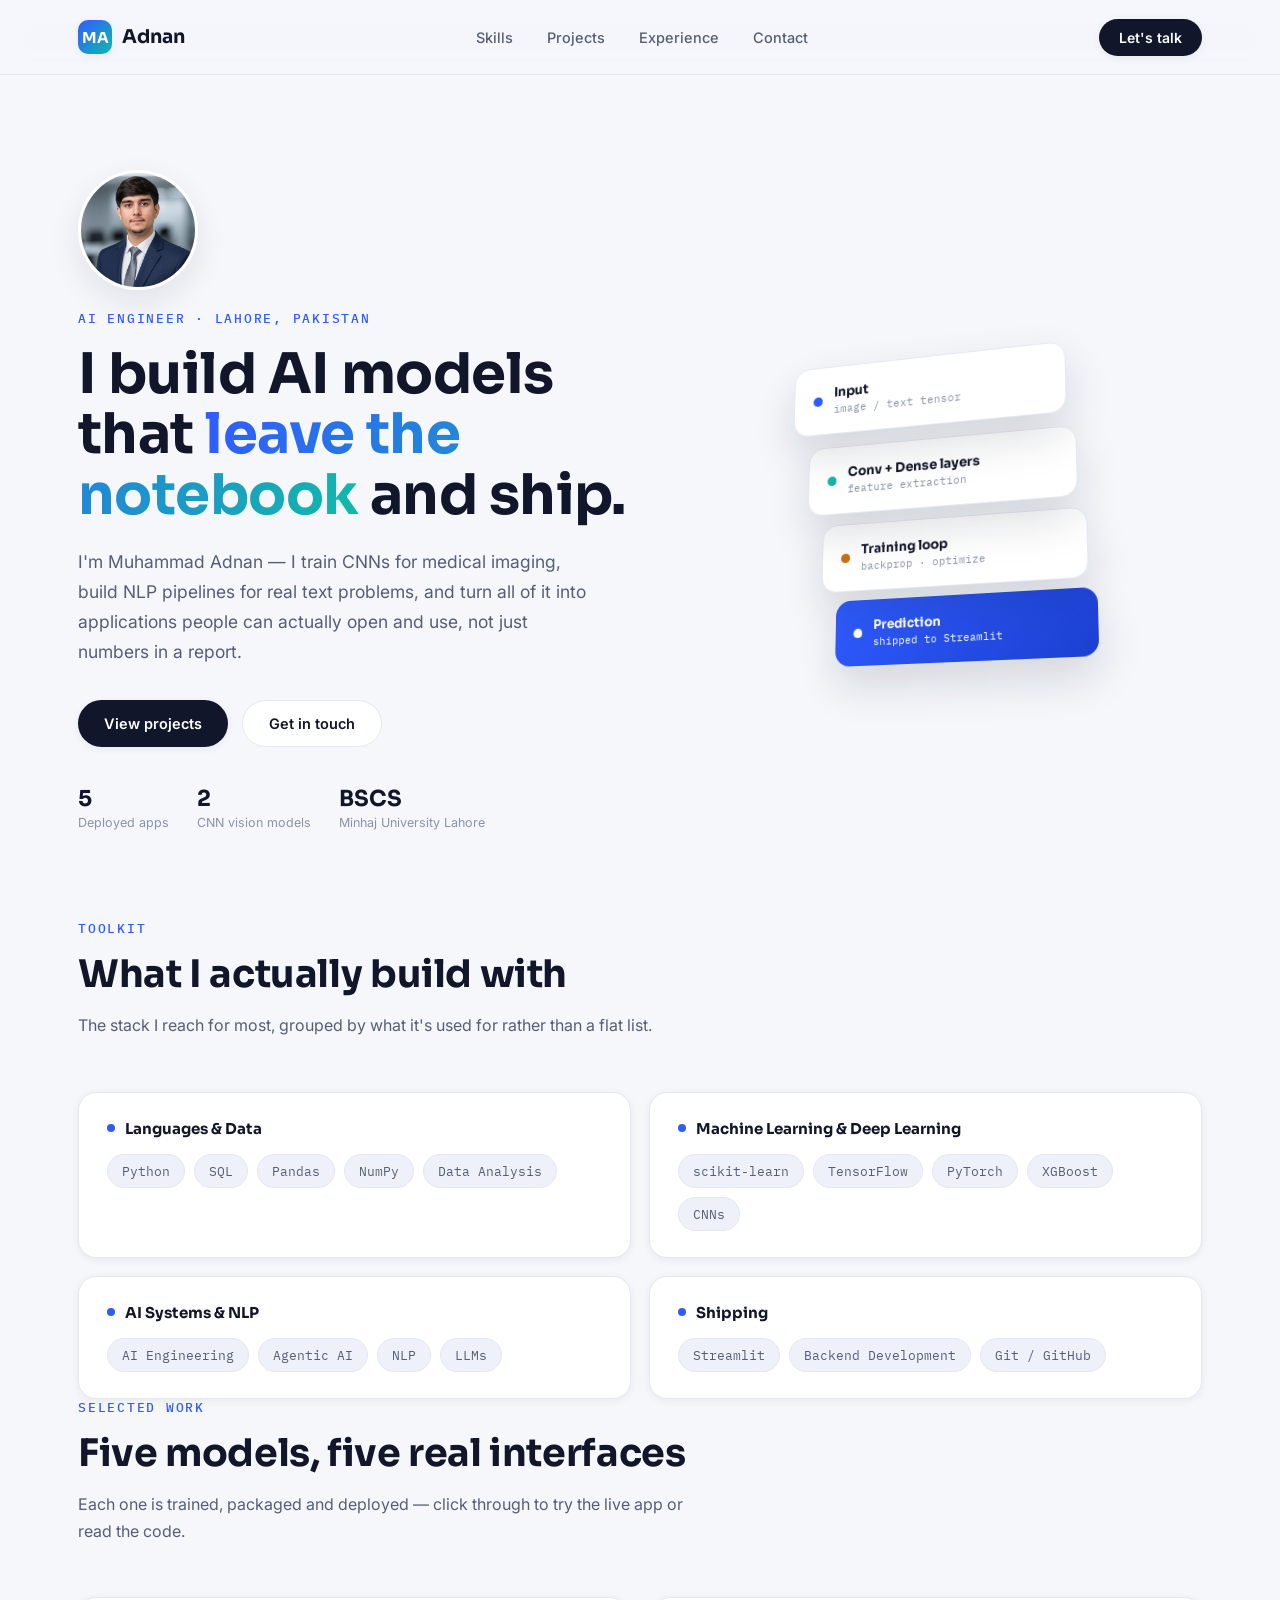
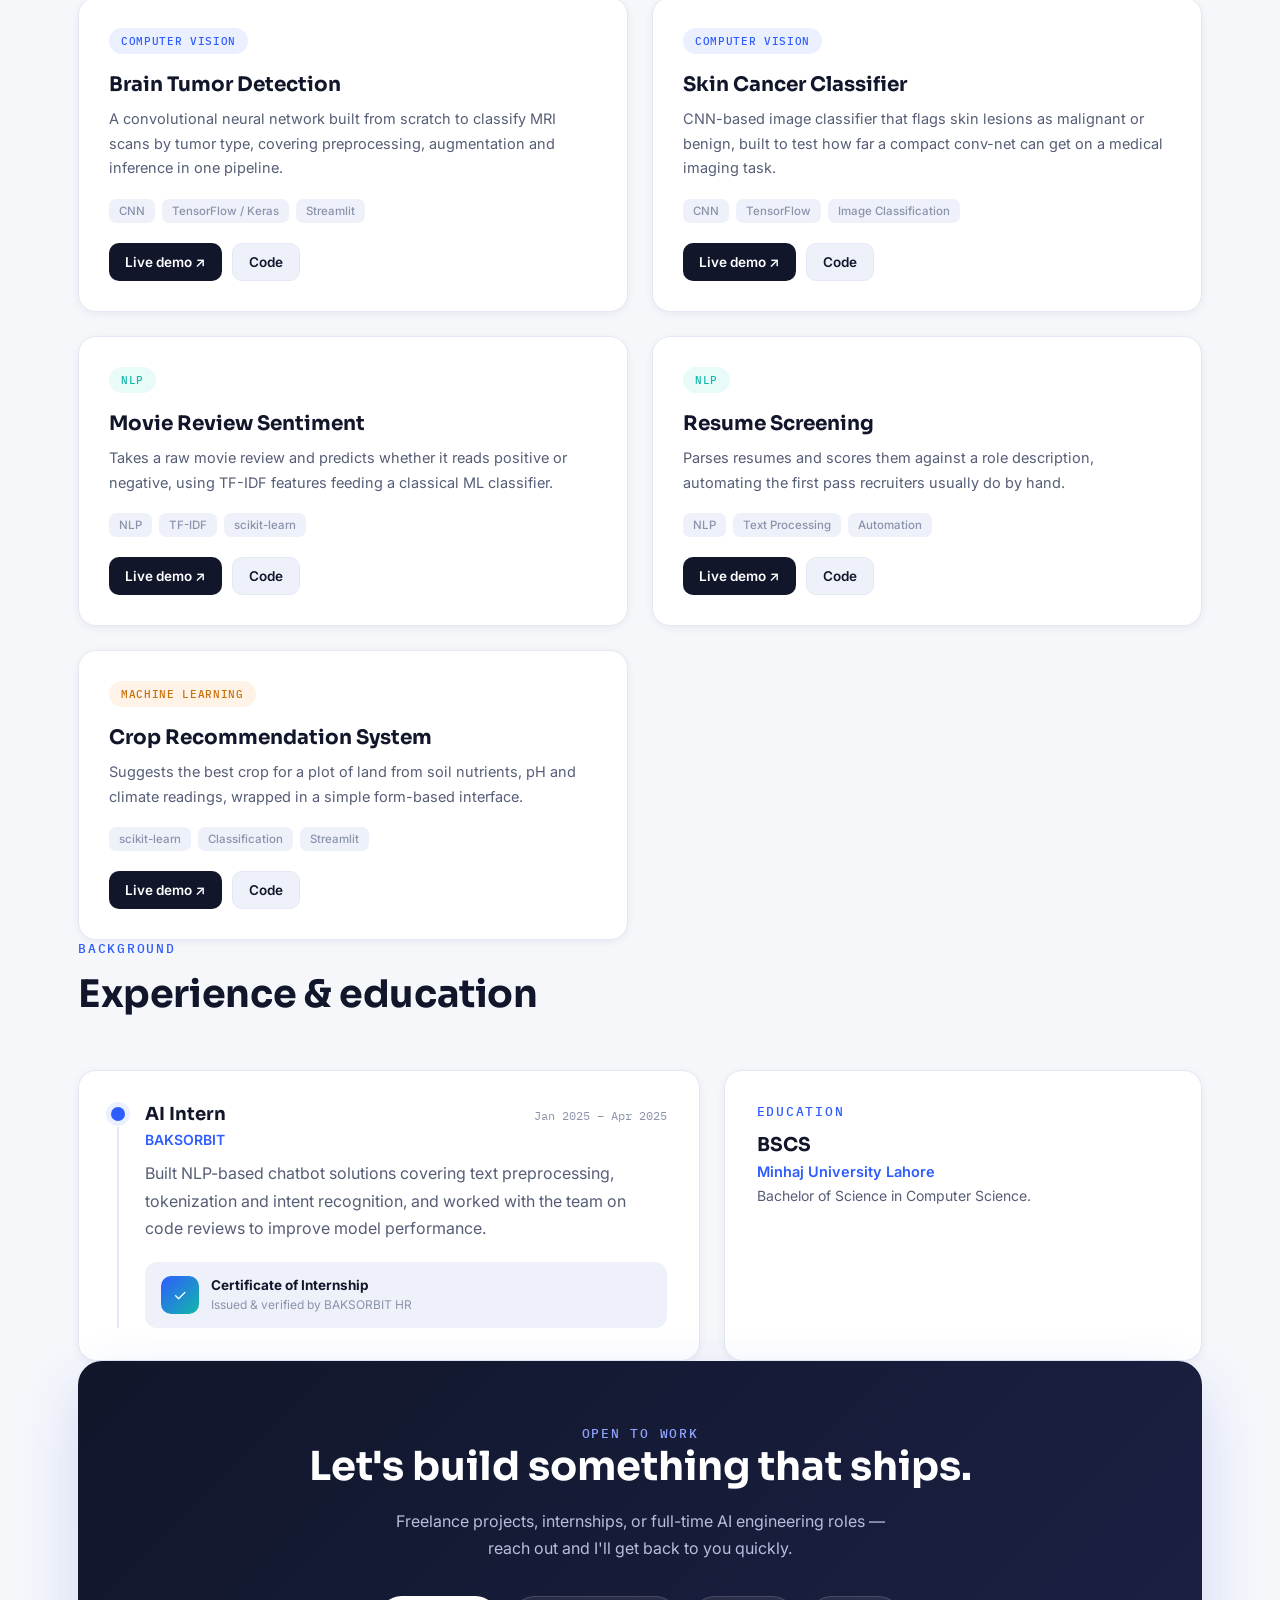
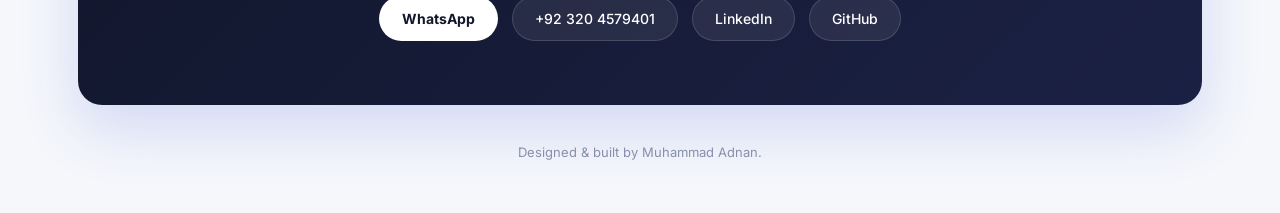
==== commit 200995be: "Add profile image to hero section Added an image of Muhammad Adnan with styling to the hero section." ====
--- a/web/index.html
+++ b/web/index.html
@@ -304,6 +304,7 @@
   <!-- HERO -->
   <section class="hero wrap">
     <div>
+      <img src="195428491.jpg" alt="Muhammad Adnan" style="width:120px; height:120px; border-radius:50%; object-fit:cover; margin-bottom:20px; box-shadow:var(--shadow-md); border:3px solid var(--surface);">
       <div class="eyebrow">AI Engineer · Lahore, Pakistan</div>
       <h1>I build AI models that <span class="accent">leave the notebook</span> and ship.</h1>
       <p class="lead">I'm Muhammad Adnan — I train CNNs for medical imaging, build NLP pipelines for real text problems, and turn all of it into applications people can actually open and use, not just numbers in a report.</p>
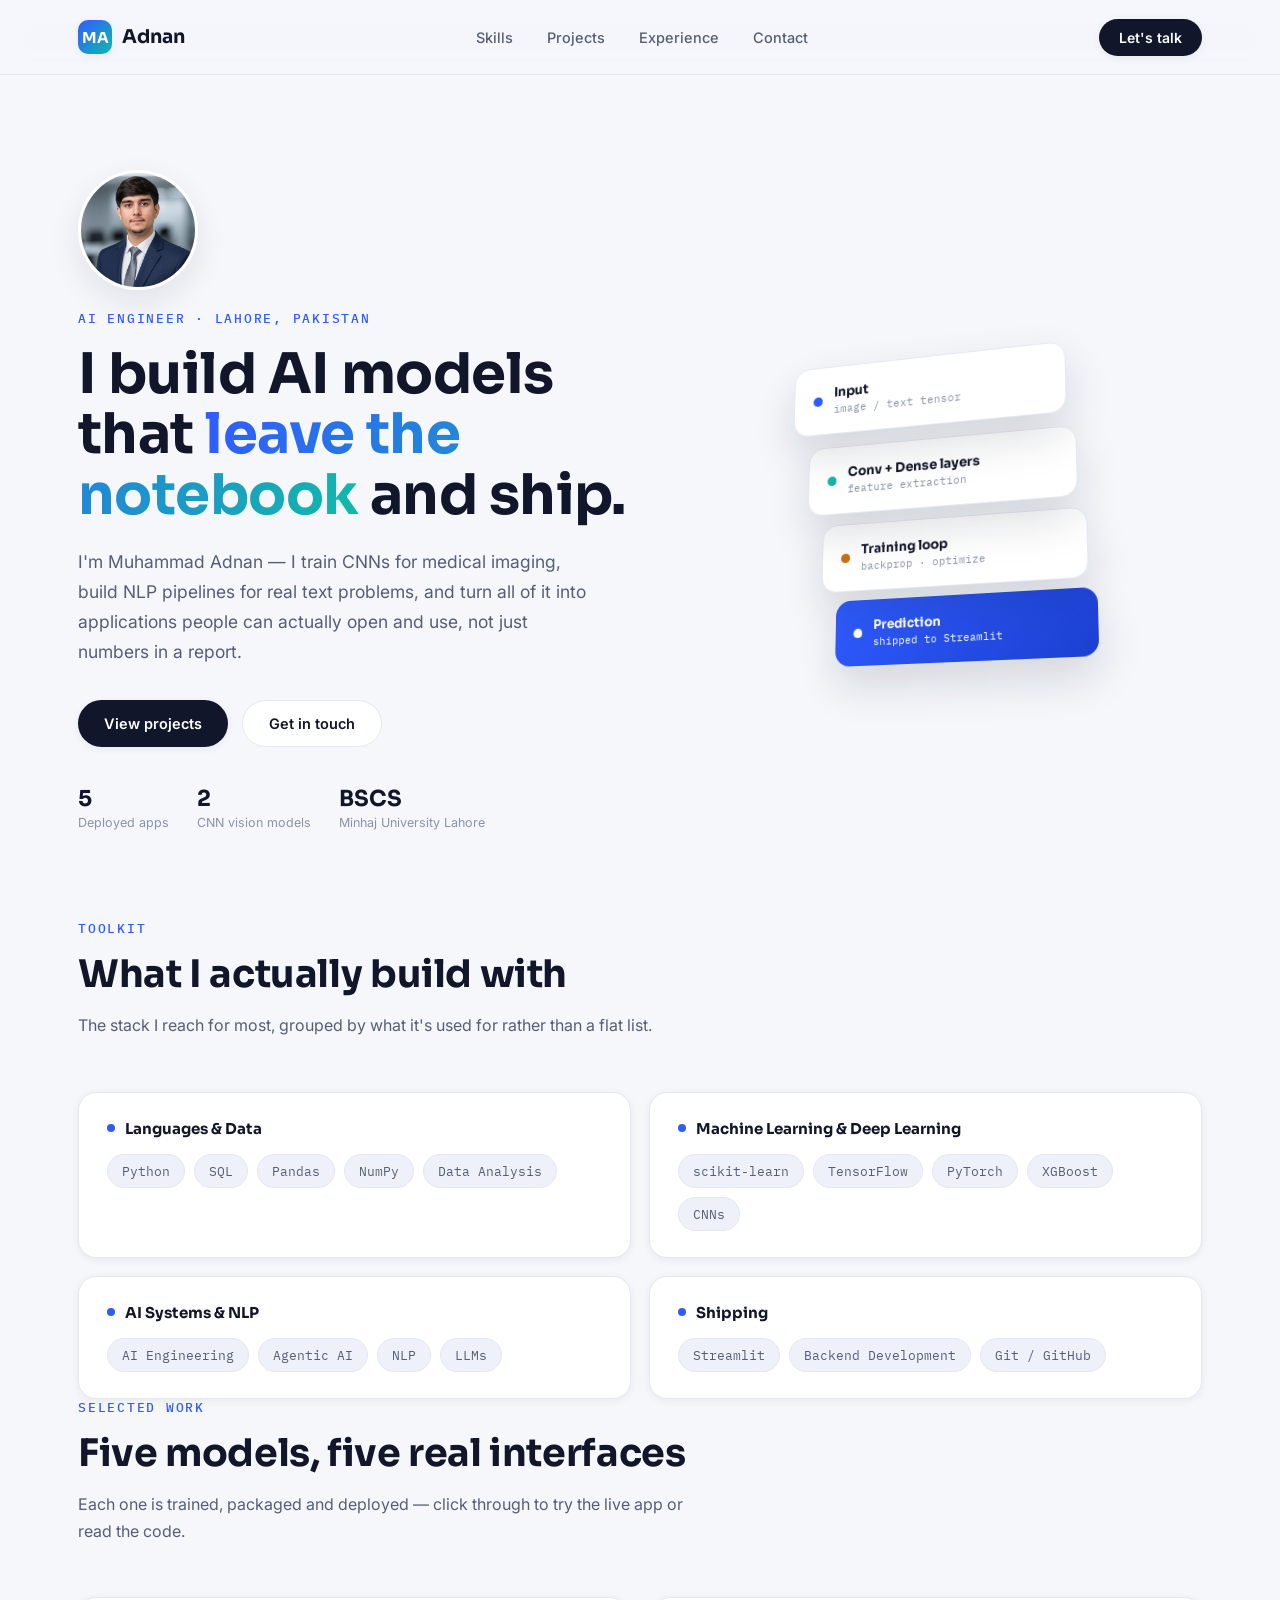
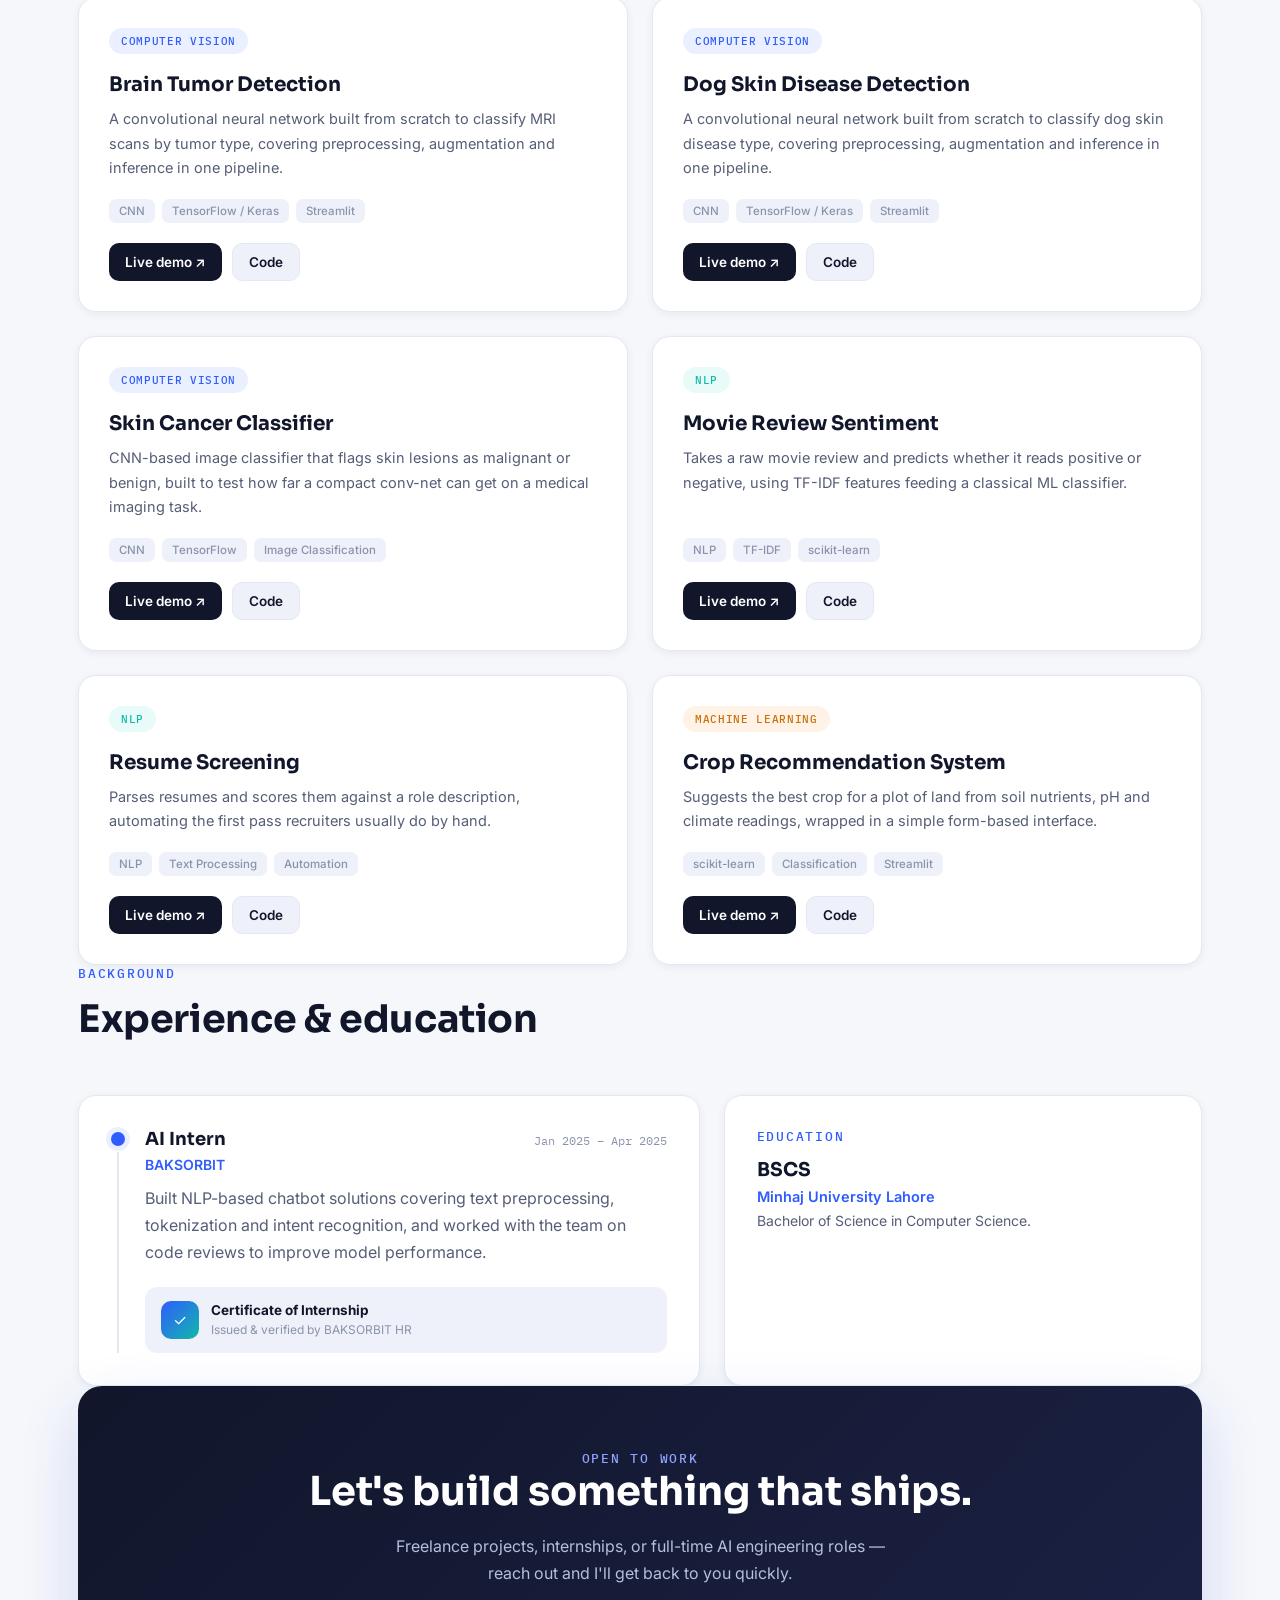
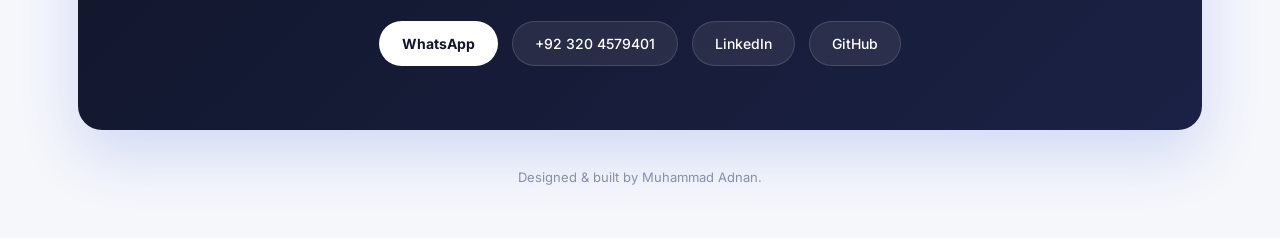
==== commit 3a1c9982: "Update index.html with new project and image details Added project details for Dog Skin Disease Dete" ====
--- a/web/index.html
+++ b/web/index.html
@@ -304,7 +304,7 @@
   <!-- HERO -->
   <section class="hero wrap">
     <div>
-      <img src="195428491.jpg" alt="Muhammad Adnan" style="width:120px; height:120px; border-radius:50%; object-fit:cover; margin-bottom:20px; box-shadow:var(--shadow-md); border:3px solid var(--surface);">
+        <img src="195428491.jpg" alt="Muhammad Adnan" style="width:120px; height:120px; border-radius:50%; object-fit:cover; margin-bottom:20px; box-shadow:var(--shadow-md); border:3px solid var(--surface);">
       <div class="eyebrow">AI Engineer · Lahore, Pakistan</div>
       <h1>I build AI models that <span class="accent">leave the notebook</span> and ship.</h1>
       <p class="lead">I'm Muhammad Adnan — I train CNNs for medical imaging, build NLP pipelines for real text problems, and turn all of it into applications people can actually open and use, not just numbers in a report.</p>
@@ -380,6 +380,17 @@
         <div class="proj-links">
           <a class="link-demo" href="https://portfolio-gzzkxh59vnpxz6yadic4ue.streamlit.app/" target="_blank" rel="noopener">Live demo ↗</a>
           <a class="link-code" href="https://github.com/Adnan-1234/portfolio/tree/main/brain" target="_blank" rel="noopener">Code</a>
+        </div>
+      </div>
+
+      <div class="proj-card reveal">
+        <span class="proj-tag tag-cv">Computer Vision</span>
+        <h3>Dog Skin Disease Detection</h3>
+        <p>A convolutional neural network built from scratch to classify dog skin disease type, covering preprocessing, augmentation and inference in one pipeline.</p>
+        <div class="stack-row"><span class="chip">CNN</span><span class="chip">TensorFlow / Keras</span><span class="chip">Streamlit</span></div>
+        <div class="proj-links">
+          <a class="link-demo" href="https://portfolio-d9cno4eq4t2cjuatr7pdfa.streamlit.app/" target="_blank" rel="noopener">Live demo ↗</a>
+          <a class="link-code" href="https://github.com/Adnan-1234/portfolio/tree/main/dog" target="_blank" rel="noopener">Code</a>
         </div>
       </div>
 
